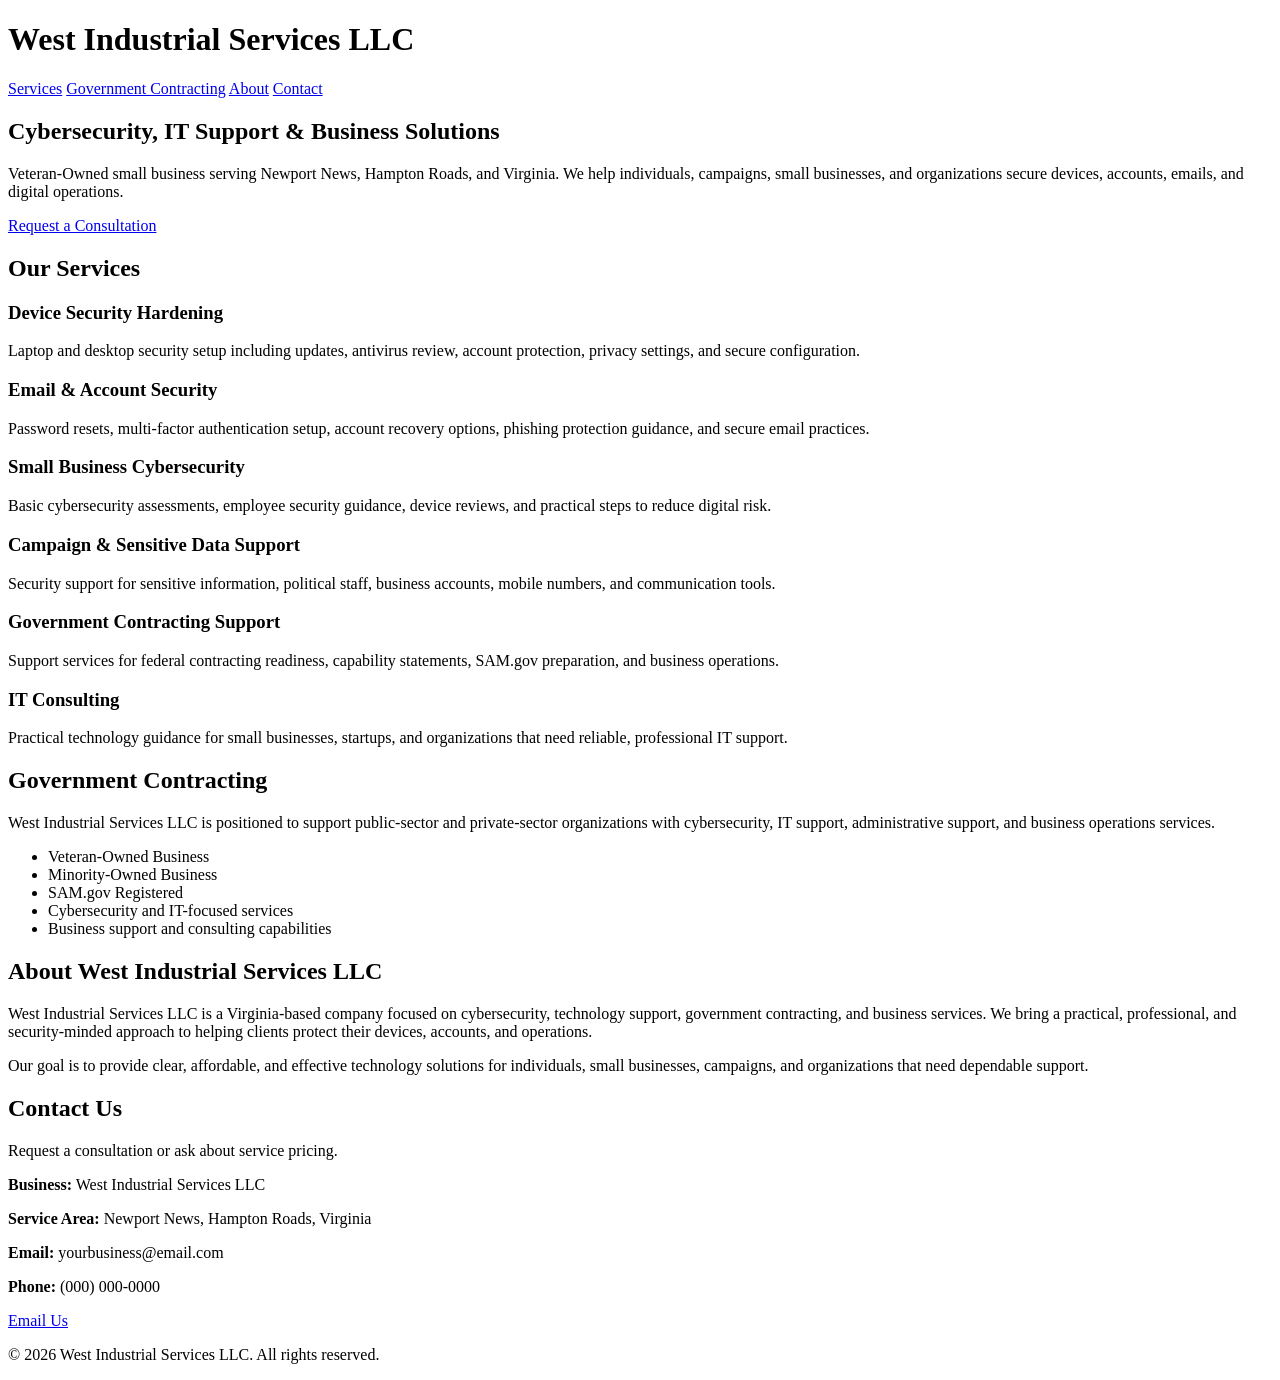
==== index.html @ 4559de4b "Create index.html" ====
<!DOCTYPE html>
<html lang="en">
<head>
  <meta charset="UTF-8" />
  <meta name="viewport" content="width=device-width, initial-scale=1.0" />

  <title>West Industrial Services LLC | Cybersecurity & IT Support in Virginia</title>

  <meta name="description" content="West Industrial Services LLC provides cybersecurity, IT support, device hardening, email security, MFA setup, and government contracting support in Hampton Roads, Virginia." />

  <meta name="keywords" content="cybersecurity Newport News VA, IT support Hampton Roads, veteran owned cybersecurity company, email security, laptop security, government contracting support, West Industrial Services LLC" />

  <meta name="author" content="West Industrial Services LLC" />

  <link rel="stylesheet" href="styles.css" />
</head>

<body>

  <header>
    <div class="container nav">
      <h1>West Industrial Services LLC</h1>
      <nav>
        <a href="#services">Services</a>
        <a href="#government">Government Contracting</a>
        <a href="#about">About</a>
        <a href="#contact">Contact</a>
      </nav>
    </div>
  </header>

  <section class="hero">
    <div class="container">
      <h2>Cybersecurity, IT Support & Business Solutions</h2>
      <p>
        Veteran-Owned small business serving Newport News, Hampton Roads, and Virginia.
        We help individuals, campaigns, small businesses, and organizations secure devices,
        accounts, emails, and digital operations.
      </p>
      <a class="button" href="#contact">Request a Consultation</a>
    </div>
  </section>

  <section id="services" class="section">
    <div class="container">
      <h2>Our Services</h2>

      <div class="cards">
        <div class="card">
          <h3>Device Security Hardening</h3>
          <p>
            Laptop and desktop security setup including updates, antivirus review,
            account protection, privacy settings, and secure configuration.
          </p>
        </div>

        <div class="card">
          <h3>Email & Account Security</h3>
          <p>
            Password resets, multi-factor authentication setup, account recovery options,
            phishing protection guidance, and secure email practices.
          </p>
        </div>

        <div class="card">
          <h3>Small Business Cybersecurity</h3>
          <p>
            Basic cybersecurity assessments, employee security guidance, device reviews,
            and practical steps to reduce digital risk.
          </p>
        </div>

        <div class="card">
          <h3>Campaign & Sensitive Data Support</h3>
          <p>
            Security support for sensitive information, political staff, business accounts,
            mobile numbers, and communication tools.
          </p>
        </div>

        <div class="card">
          <h3>Government Contracting Support</h3>
          <p>
            Support services for federal contracting readiness, capability statements,
            SAM.gov preparation, and business operations.
          </p>
        </div>

        <div class="card">
          <h3>IT Consulting</h3>
          <p>
            Practical technology guidance for small businesses, startups, and organizations
            that need reliable, professional IT support.
          </p>
        </div>
      </div>
    </div>
  </section>

  <section id="government" class="section dark">
    <div class="container">
      <h2>Government Contracting</h2>
      <p>
        West Industrial Services LLC is positioned to support public-sector and private-sector
        organizations with cybersecurity, IT support, administrative support, and business
        operations services.
      </p>

      <ul>
        <li>Veteran-Owned Business</li>
        <li>Minority-Owned Business</li>
        <li>SAM.gov Registered</li>
        <li>Cybersecurity and IT-focused services</li>
        <li>Business support and consulting capabilities</li>
      </ul>
    </div>
  </section>

  <section id="about" class="section">
    <div class="container">
      <h2>About West Industrial Services LLC</h2>
      <p>
        West Industrial Services LLC is a Virginia-based company focused on cybersecurity,
        technology support, government contracting, and business services. We bring a practical,
        professional, and security-minded approach to helping clients protect their devices,
        accounts, and operations.
      </p>

      <p>
        Our goal is to provide clear, affordable, and effective technology solutions for
        individuals, small businesses, campaigns, and organizations that need dependable support.
      </p>
    </div>
  </section>

  <section id="contact" class="section contact">
    <div class="container">
      <h2>Contact Us</h2>
      <p>Request a consultation or ask about service pricing.</p>

      <div class="contact-box">
        <p><strong>Business:</strong> West Industrial Services LLC</p>
        <p><strong>Service Area:</strong> Newport News, Hampton Roads, Virginia</p>
        <p><strong>Email:</strong> yourbusiness@email.com</p>
        <p><strong>Phone:</strong> (000) 000-0000</p>
      </div>

      <a class="button" href="mailto:yourbusiness@email.com">Email Us</a>
    </div>
  </section>

  <footer>
    <div class="container">
      <p>&copy; 2026 West Industrial Services LLC. All rights reserved.</p>
    </div>
  </footer>

</body>
</html>
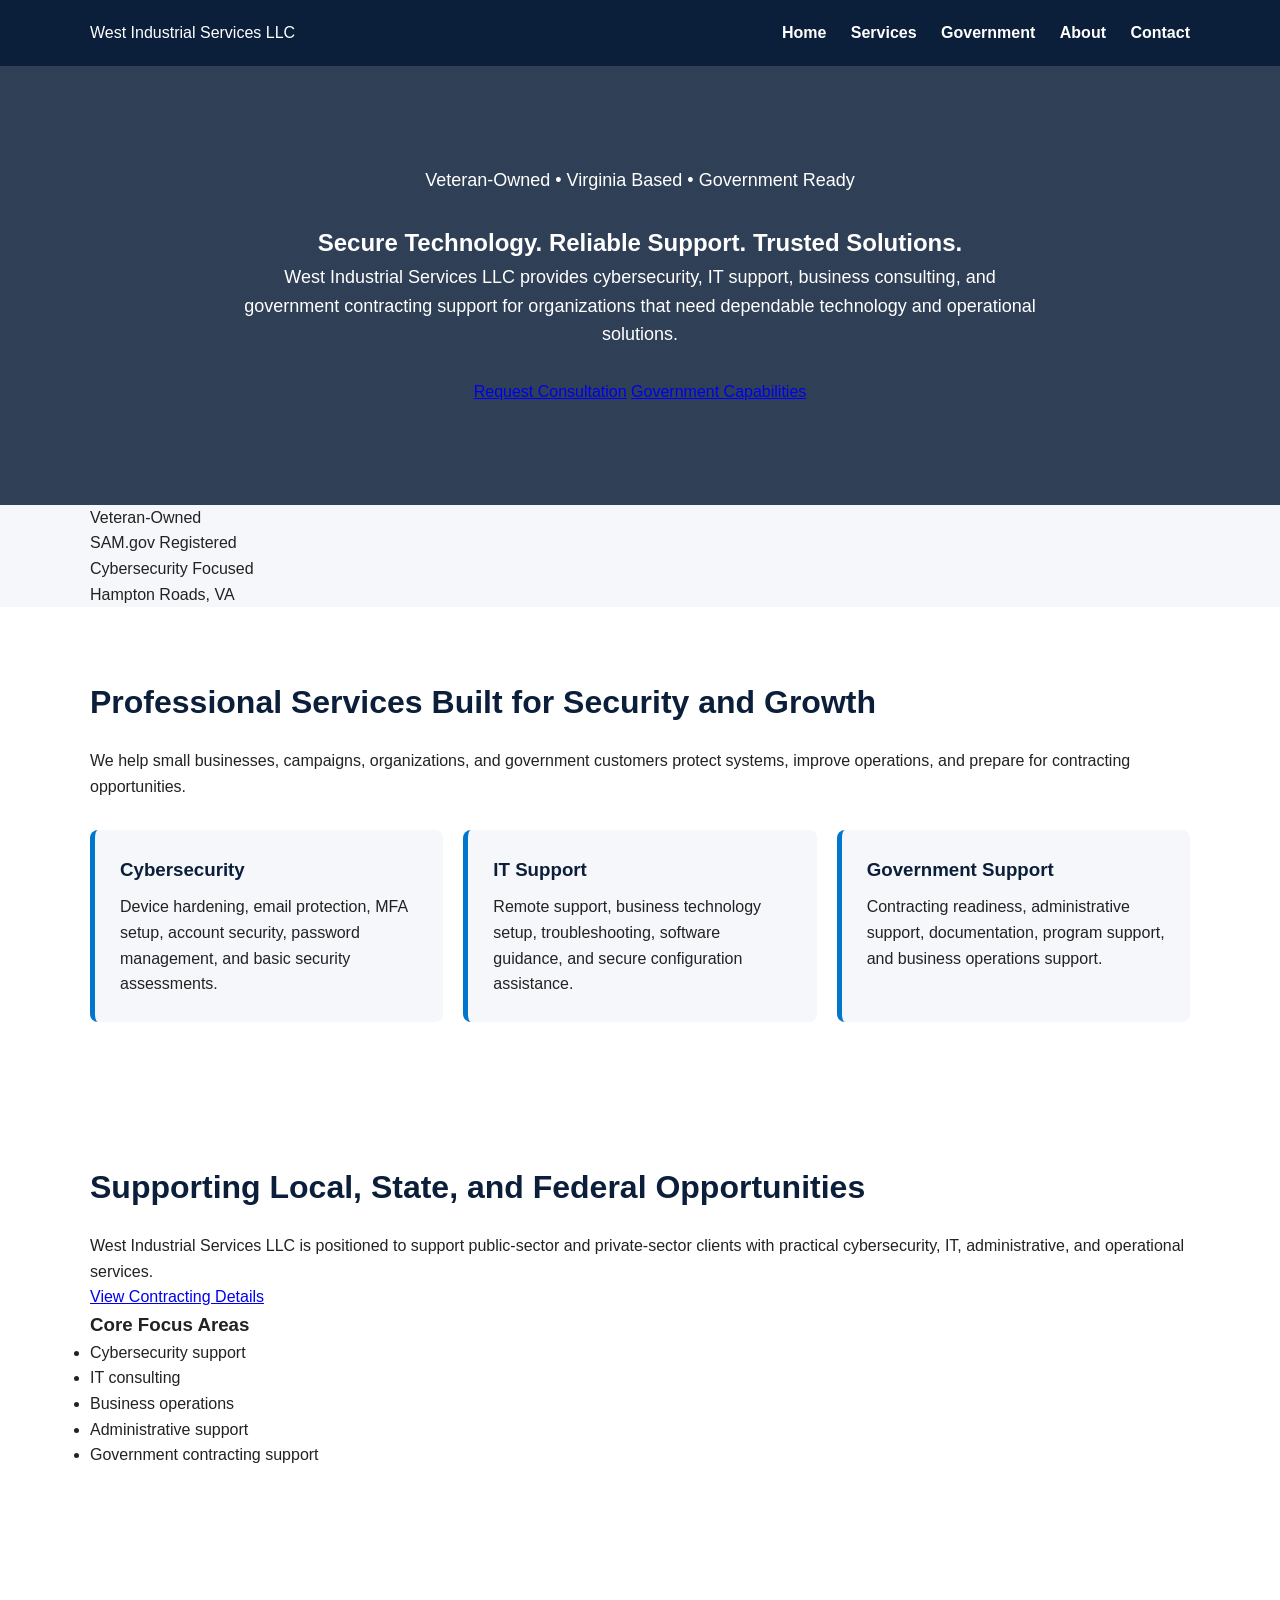
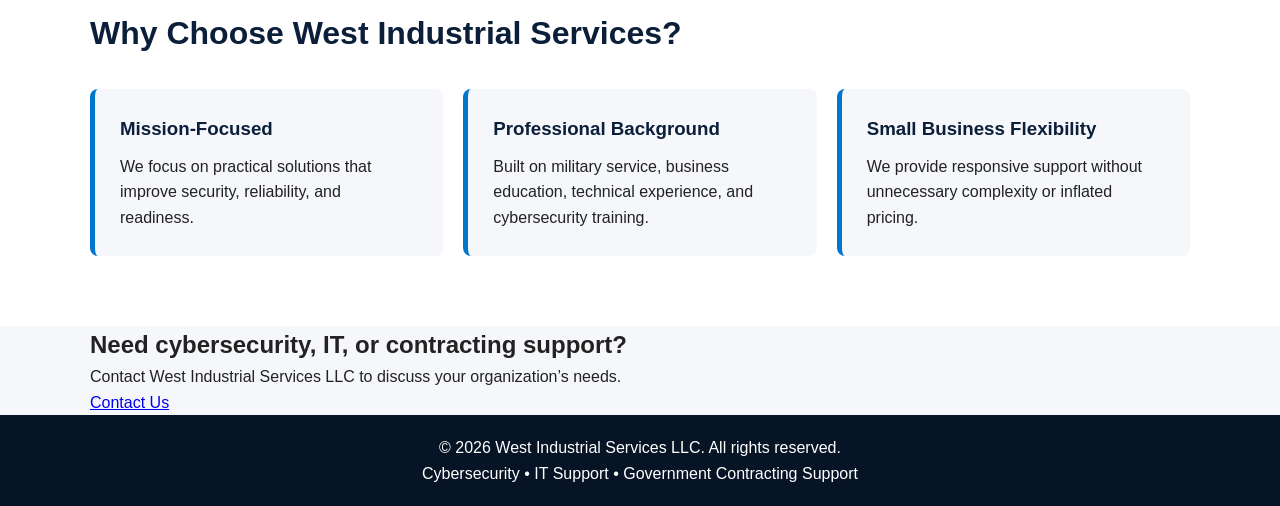
==== commit 4b091b4d: "Update index.html" ====
--- a/index.html
+++ b/index.html
@@ -4,156 +4,149 @@
   <meta charset="UTF-8" />
   <meta name="viewport" content="width=device-width, initial-scale=1.0" />
 
-  <title>West Industrial Services LLC | Cybersecurity & IT Support in Virginia</title>
-
-  <meta name="description" content="West Industrial Services LLC provides cybersecurity, IT support, device hardening, email security, MFA setup, and government contracting support in Hampton Roads, Virginia." />
-
-  <meta name="keywords" content="cybersecurity Newport News VA, IT support Hampton Roads, veteran owned cybersecurity company, email security, laptop security, government contracting support, West Industrial Services LLC" />
-
-  <meta name="author" content="West Industrial Services LLC" />
+  <title>West Industrial Services LLC | Cybersecurity & Government Support</title>
+  <meta name="description" content="West Industrial Services LLC provides cybersecurity, IT support, business consulting, and government contracting support in Virginia and beyond." />
 
   <link rel="stylesheet" href="styles.css" />
 </head>
 
 <body>
 
-  <header>
-    <div class="container nav">
-      <h1>West Industrial Services LLC</h1>
-      <nav>
-        <a href="#services">Services</a>
-        <a href="#government">Government Contracting</a>
-        <a href="#about">About</a>
-        <a href="#contact">Contact</a>
-      </nav>
+<header class="site-header">
+  <div class="container nav">
+    <div class="logo">West Industrial Services LLC</div>
+    <nav>
+      <a href="index.html">Home</a>
+      <a href="services.html">Services</a>
+      <a href="government.html">Government</a>
+      <a href="about.html">About</a>
+      <a href="contact.html">Contact</a>
+    </nav>
+  </div>
+</header>
+
+<section class="hero">
+  <div class="container hero-content">
+    <p class="badge">Veteran-Owned • Virginia Based • Government Ready</p>
+    <h1>Secure Technology. Reliable Support. Trusted Solutions.</h1>
+    <p>
+      West Industrial Services LLC provides cybersecurity, IT support, business consulting,
+      and government contracting support for organizations that need dependable technology
+      and operational solutions.
+    </p>
+    <div class="hero-buttons">
+      <a class="btn primary" href="contact.html">Request Consultation</a>
+      <a class="btn secondary" href="government.html">Government Capabilities</a>
     </div>
-  </header>
+  </div>
+</section>
 
-  <section class="hero">
-    <div class="container">
-      <h2>Cybersecurity, IT Support & Business Solutions</h2>
-      <p>
-        Veteran-Owned small business serving Newport News, Hampton Roads, and Virginia.
-        We help individuals, campaigns, small businesses, and organizations secure devices,
-        accounts, emails, and digital operations.
-      </p>
-      <a class="button" href="#contact">Request a Consultation</a>
-    </div>
-  </section>
+<section class="trust-bar">
+  <div class="container trust-grid">
+    <div>Veteran-Owned</div>
+    <div>SAM.gov Registered</div>
+    <div>Cybersecurity Focused</div>
+    <div>Hampton Roads, VA</div>
+  </div>
+</section>
 
-  <section id="services" class="section">
-    <div class="container">
-      <h2>Our Services</h2>
+<section class="section">
+  <div class="container">
+    <h2>Professional Services Built for Security and Growth</h2>
+    <p class="section-intro">
+      We help small businesses, campaigns, organizations, and government customers protect
+      systems, improve operations, and prepare for contracting opportunities.
+    </p>
 
-      <div class="cards">
-        <div class="card">
-          <h3>Device Security Hardening</h3>
-          <p>
-            Laptop and desktop security setup including updates, antivirus review,
-            account protection, privacy settings, and secure configuration.
-          </p>
-        </div>
+    <div class="cards">
+      <div class="card">
+        <h3>Cybersecurity</h3>
+        <p>
+          Device hardening, email protection, MFA setup, account security,
+          password management, and basic security assessments.
+        </p>
+      </div>
 
-        <div class="card">
-          <h3>Email & Account Security</h3>
-          <p>
-            Password resets, multi-factor authentication setup, account recovery options,
-            phishing protection guidance, and secure email practices.
-          </p>
-        </div>
+      <div class="card">
+        <h3>IT Support</h3>
+        <p>
+          Remote support, business technology setup, troubleshooting,
+          software guidance, and secure configuration assistance.
+        </p>
+      </div>
 
-        <div class="card">
-          <h3>Small Business Cybersecurity</h3>
-          <p>
-            Basic cybersecurity assessments, employee security guidance, device reviews,
-            and practical steps to reduce digital risk.
-          </p>
-        </div>
-
-        <div class="card">
-          <h3>Campaign & Sensitive Data Support</h3>
-          <p>
-            Security support for sensitive information, political staff, business accounts,
-            mobile numbers, and communication tools.
-          </p>
-        </div>
-
-        <div class="card">
-          <h3>Government Contracting Support</h3>
-          <p>
-            Support services for federal contracting readiness, capability statements,
-            SAM.gov preparation, and business operations.
-          </p>
-        </div>
-
-        <div class="card">
-          <h3>IT Consulting</h3>
-          <p>
-            Practical technology guidance for small businesses, startups, and organizations
-            that need reliable, professional IT support.
-          </p>
-        </div>
+      <div class="card">
+        <h3>Government Support</h3>
+        <p>
+          Contracting readiness, administrative support, documentation,
+          program support, and business operations support.
+        </p>
       </div>
     </div>
-  </section>
+  </div>
+</section>
 
-  <section id="government" class="section dark">
-    <div class="container">
-      <h2>Government Contracting</h2>
+<section class="section highlight">
+  <div class="container split">
+    <div>
+      <h2>Supporting Local, State, and Federal Opportunities</h2>
       <p>
         West Industrial Services LLC is positioned to support public-sector and private-sector
-        organizations with cybersecurity, IT support, administrative support, and business
-        operations services.
+        clients with practical cybersecurity, IT, administrative, and operational services.
       </p>
+      <a class="btn primary" href="government.html">View Contracting Details</a>
+    </div>
 
+    <div class="info-box">
+      <h3>Core Focus Areas</h3>
       <ul>
-        <li>Veteran-Owned Business</li>
-        <li>Minority-Owned Business</li>
-        <li>SAM.gov Registered</li>
-        <li>Cybersecurity and IT-focused services</li>
-        <li>Business support and consulting capabilities</li>
+        <li>Cybersecurity support</li>
+        <li>IT consulting</li>
+        <li>Business operations</li>
+        <li>Administrative support</li>
+        <li>Government contracting support</li>
       </ul>
     </div>
-  </section>
+  </div>
+</section>
 
-  <section id="about" class="section">
-    <div class="container">
-      <h2>About West Industrial Services LLC</h2>
-      <p>
-        West Industrial Services LLC is a Virginia-based company focused on cybersecurity,
-        technology support, government contracting, and business services. We bring a practical,
-        professional, and security-minded approach to helping clients protect their devices,
-        accounts, and operations.
-      </p>
+<section class="section">
+  <div class="container">
+    <h2>Why Choose West Industrial Services?</h2>
 
-      <p>
-        Our goal is to provide clear, affordable, and effective technology solutions for
-        individuals, small businesses, campaigns, and organizations that need dependable support.
-      </p>
-    </div>
-  </section>
-
-  <section id="contact" class="section contact">
-    <div class="container">
-      <h2>Contact Us</h2>
-      <p>Request a consultation or ask about service pricing.</p>
-
-      <div class="contact-box">
-        <p><strong>Business:</strong> West Industrial Services LLC</p>
-        <p><strong>Service Area:</strong> Newport News, Hampton Roads, Virginia</p>
-        <p><strong>Email:</strong> yourbusiness@email.com</p>
-        <p><strong>Phone:</strong> (000) 000-0000</p>
+    <div class="cards">
+      <div class="card">
+        <h3>Mission-Focused</h3>
+        <p>We focus on practical solutions that improve security, reliability, and readiness.</p>
       </div>
 
-      <a class="button" href="mailto:yourbusiness@email.com">Email Us</a>
+      <div class="card">
+        <h3>Professional Background</h3>
+        <p>Built on military service, business education, technical experience, and cybersecurity training.</p>
+      </div>
+
+      <div class="card">
+        <h3>Small Business Flexibility</h3>
+        <p>We provide responsive support without unnecessary complexity or inflated pricing.</p>
+      </div>
     </div>
-  </section>
+  </div>
+</section>
 
-  <footer>
-    <div class="container">
-      <p>&copy; 2026 West Industrial Services LLC. All rights reserved.</p>
-    </div>
-  </footer>
+<section class="cta">
+  <div class="container">
+    <h2>Need cybersecurity, IT, or contracting support?</h2>
+    <p>Contact West Industrial Services LLC to discuss your organization’s needs.</p>
+    <a class="btn gold" href="contact.html">Contact Us</a>
+  </div>
+</section>
+
+<footer>
+  <div class="container footer-content">
+    <p>&copy; 2026 West Industrial Services LLC. All rights reserved.</p>
+    <p>Cybersecurity • IT Support • Government Contracting Support</p>
+  </div>
+</footer>
 
 </body>
 </html>
--- a/styles.css
+++ b/styles.css
@@ -0,0 +1,165 @@
+* {
+  margin: 0;
+  padding: 0;
+  box-sizing: border-box;
+}
+
+body {
+  font-family: Arial, Helvetica, sans-serif;
+  line-height: 1.6;
+  color: #222;
+  background: #f5f7fa;
+}
+
+.container {
+  width: 90%;
+  max-width: 1100px;
+  margin: auto;
+}
+
+header {
+  background: #0b1f3a;
+  color: white;
+  padding: 20px 0;
+}
+
+.nav {
+  display: flex;
+  justify-content: space-between;
+  align-items: center;
+  flex-wrap: wrap;
+}
+
+header h1 {
+  font-size: 24px;
+}
+
+nav a {
+  color: white;
+  text-decoration: none;
+  margin-left: 20px;
+  font-weight: bold;
+}
+
+nav a:hover {
+  color: #4db8ff;
+}
+
+.hero {
+  background: linear-gradient(rgba(11,31,58,0.85), rgba(11,31,58,0.85)),
+              url("https://images.unsplash.com/photo-1550751827-4bd374c3f58b") center/cover no-repeat;
+  color: white;
+  padding: 100px 0;
+  text-align: center;
+}
+
+.hero h2 {
+  font-size: 42px;
+  margin-bottom: 20px;
+}
+
+.hero p {
+  font-size: 18px;
+  max-width: 800px;
+  margin: 0 auto 30px;
+}
+
+.button {
+  display: inline-block;
+  background: #0077cc;
+  color: white;
+  padding: 14px 24px;
+  text-decoration: none;
+  border-radius: 6px;
+  font-weight: bold;
+}
+
+.button:hover {
+  background: #005fa3;
+}
+
+.section {
+  padding: 70px 0;
+  background: white;
+}
+
+.section h2 {
+  font-size: 32px;
+  margin-bottom: 20px;
+  color: #0b1f3a;
+}
+
+.cards {
+  display: grid;
+  grid-template-columns: repeat(auto-fit, minmax(260px, 1fr));
+  gap: 20px;
+  margin-top: 30px;
+}
+
+.card {
+  background: #f5f7fa;
+  padding: 25px;
+  border-radius: 8px;
+  border-left: 5px solid #0077cc;
+}
+
+.card h3 {
+  margin-bottom: 10px;
+  color: #0b1f3a;
+}
+
+.dark {
+  background: #0b1f3a;
+  color: white;
+}
+
+.dark h2 {
+  color: white;
+}
+
+.dark ul {
+  margin-top: 20px;
+  padding-left: 20px;
+}
+
+.dark li {
+  margin-bottom: 10px;
+}
+
+.contact {
+  background: #eef3f8;
+}
+
+.contact-box {
+  background: white;
+  padding: 25px;
+  border-radius: 8px;
+  margin: 25px 0;
+}
+
+footer {
+  background: #071426;
+  color: white;
+  text-align: center;
+  padding: 20px 0;
+}
+
+@media (max-width: 700px) {
+  .nav {
+    flex-direction: column;
+    text-align: center;
+  }
+
+  nav {
+    margin-top: 15px;
+  }
+
+  nav a {
+    display: block;
+    margin: 10px 0;
+  }
+
+  .hero h2 {
+    font-size: 32px;
+  }
+}
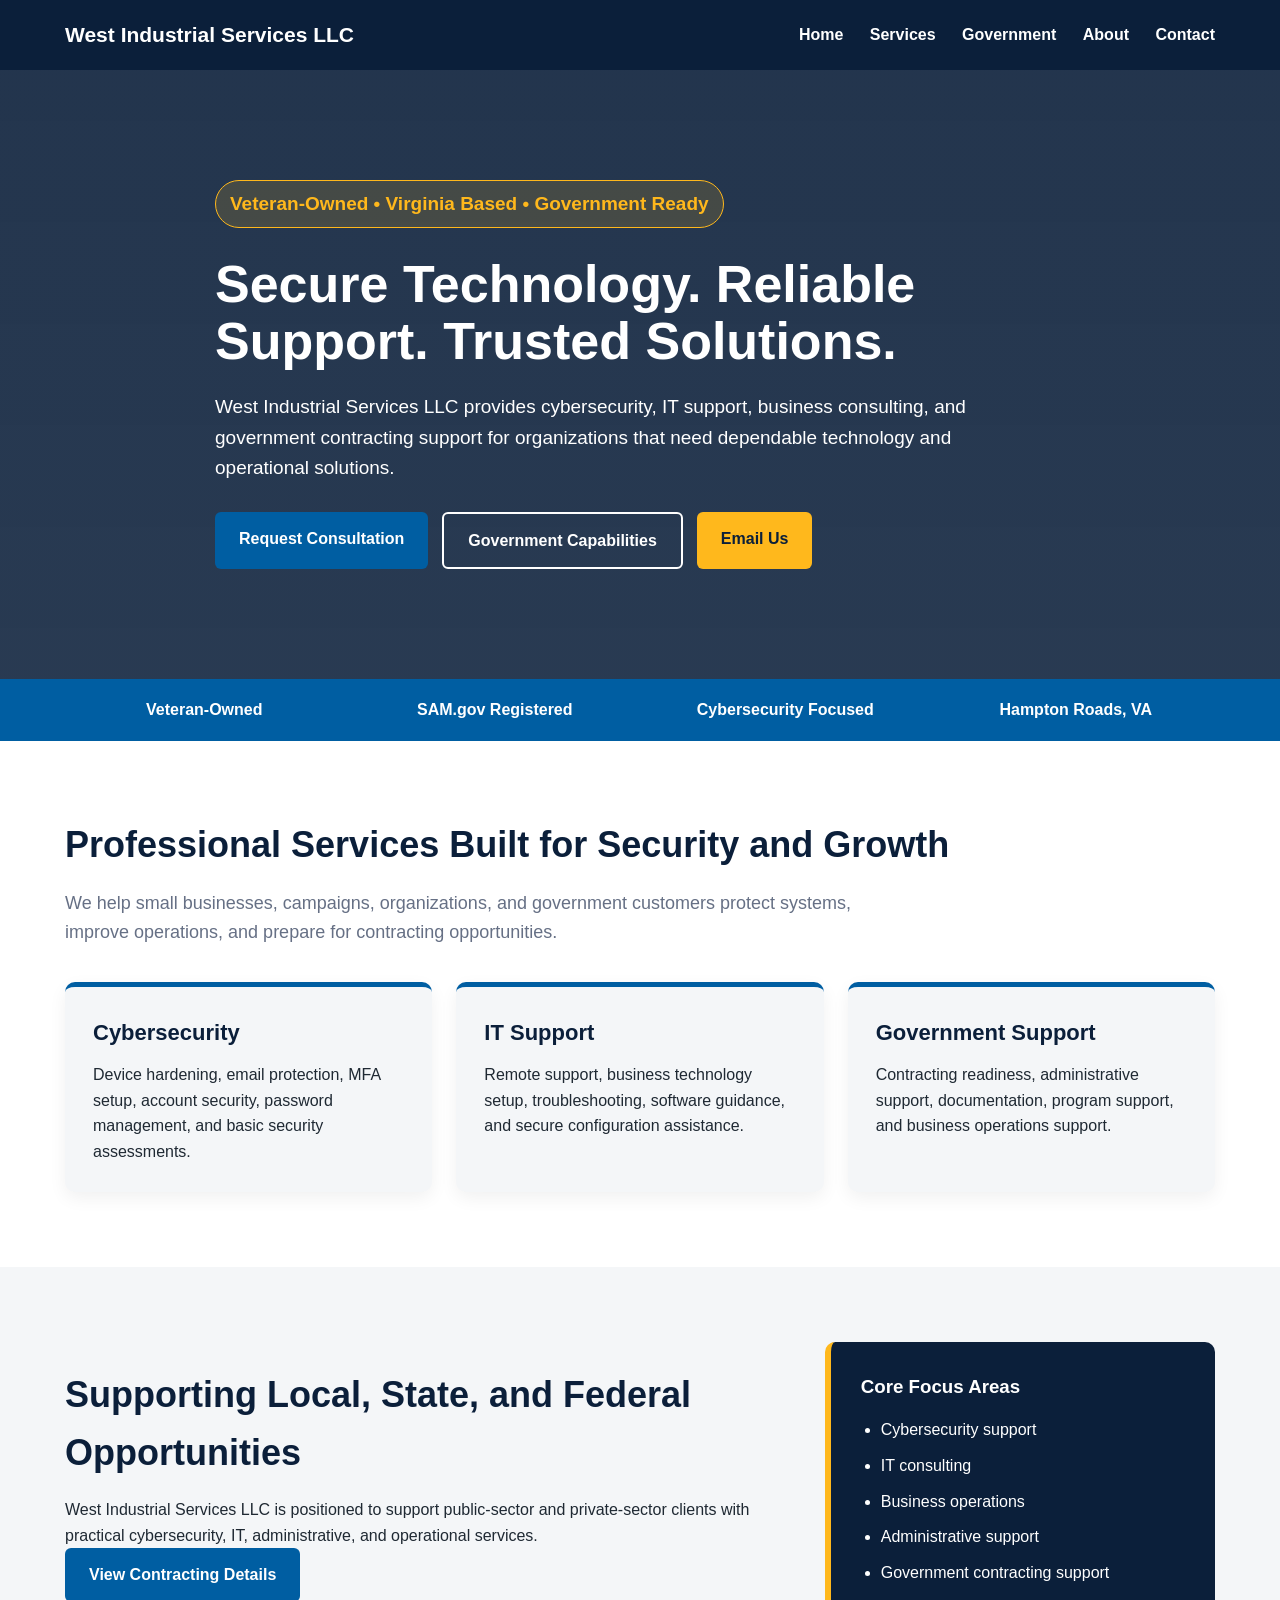
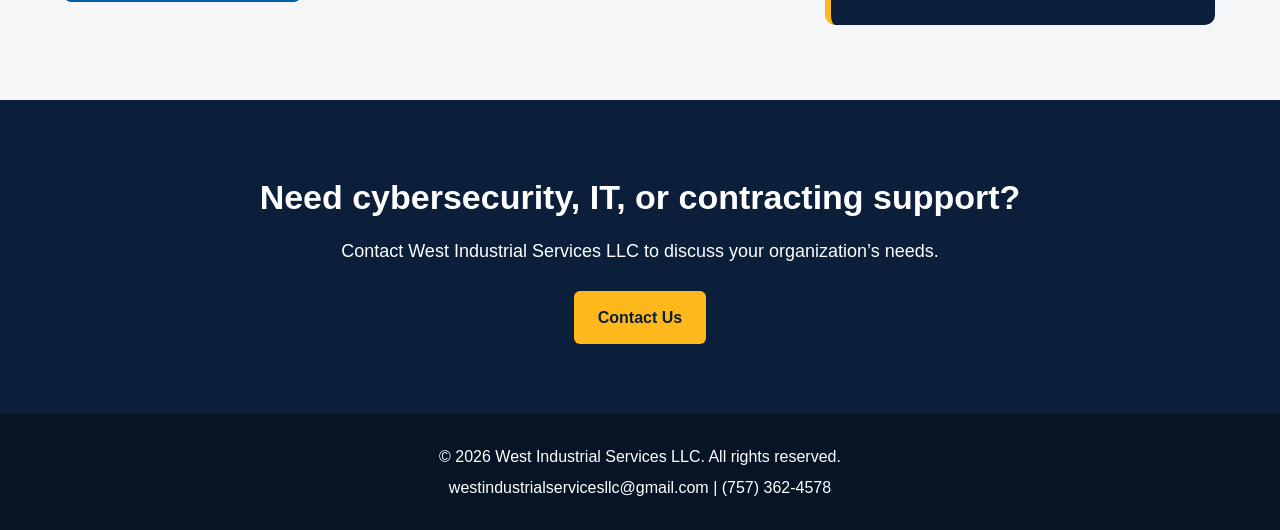
==== commit e8ff129d: "Add author and robots meta tags, update footer" ====
--- a/index.html
+++ b/index.html
@@ -6,6 +6,8 @@
 
   <title>West Industrial Services LLC | Cybersecurity & Government Support</title>
   <meta name="description" content="West Industrial Services LLC provides cybersecurity, IT support, business consulting, and government contracting support in Virginia and beyond." />
+  <meta name="author" content="West Industrial Services LLC" />
+  <meta name="robots" content="index, follow" />
 
   <link rel="stylesheet" href="styles.css" />
 </head>
@@ -37,6 +39,7 @@
     <div class="hero-buttons">
       <a class="btn primary" href="contact.html">Request Consultation</a>
       <a class="btn secondary" href="government.html">Government Capabilities</a>
+      <a class="btn gold" href="mailto:westindustrialservicesllc@gmail.com">Email Us</a>
     </div>
   </div>
 </section>
@@ -61,26 +64,17 @@
     <div class="cards">
       <div class="card">
         <h3>Cybersecurity</h3>
-        <p>
-          Device hardening, email protection, MFA setup, account security,
-          password management, and basic security assessments.
-        </p>
+        <p>Device hardening, email protection, MFA setup, account security, password management, and basic security assessments.</p>
       </div>
 
       <div class="card">
         <h3>IT Support</h3>
-        <p>
-          Remote support, business technology setup, troubleshooting,
-          software guidance, and secure configuration assistance.
-        </p>
+        <p>Remote support, business technology setup, troubleshooting, software guidance, and secure configuration assistance.</p>
       </div>
 
       <div class="card">
         <h3>Government Support</h3>
-        <p>
-          Contracting readiness, administrative support, documentation,
-          program support, and business operations support.
-        </p>
+        <p>Contracting readiness, administrative support, documentation, program support, and business operations support.</p>
       </div>
     </div>
   </div>
@@ -110,29 +104,6 @@
   </div>
 </section>
 
-<section class="section">
-  <div class="container">
-    <h2>Why Choose West Industrial Services?</h2>
-
-    <div class="cards">
-      <div class="card">
-        <h3>Mission-Focused</h3>
-        <p>We focus on practical solutions that improve security, reliability, and readiness.</p>
-      </div>
-
-      <div class="card">
-        <h3>Professional Background</h3>
-        <p>Built on military service, business education, technical experience, and cybersecurity training.</p>
-      </div>
-
-      <div class="card">
-        <h3>Small Business Flexibility</h3>
-        <p>We provide responsive support without unnecessary complexity or inflated pricing.</p>
-      </div>
-    </div>
-  </div>
-</section>
-
 <section class="cta">
   <div class="container">
     <h2>Need cybersecurity, IT, or contracting support?</h2>
@@ -144,7 +115,7 @@
 <footer>
   <div class="container footer-content">
     <p>&copy; 2026 West Industrial Services LLC. All rights reserved.</p>
-    <p>Cybersecurity • IT Support • Government Contracting Support</p>
+    <p>westindustrialservicesllc@gmail.com | (757) 362-4578</p>
   </div>
 </footer>
 
--- a/styles.css
+++ b/styles.css
@@ -4,23 +4,36 @@
   box-sizing: border-box;
 }
 
+:root {
+  --navy: #0b1f3a;
+  --blue: #005ea2;
+  --gold: #ffb81c;
+  --light: #f4f6f8;
+  --white: #ffffff;
+  --text: #1f2933;
+  --muted: #667085;
+}
+
 body {
   font-family: Arial, Helvetica, sans-serif;
   line-height: 1.6;
-  color: #222;
-  background: #f5f7fa;
+  color: var(--text);
+  background: var(--white);
 }
 
 .container {
   width: 90%;
-  max-width: 1100px;
+  max-width: 1150px;
   margin: auto;
 }
 
-header {
-  background: #0b1f3a;
-  color: white;
-  padding: 20px 0;
+.site-header {
+  background: var(--navy);
+  color: var(--white);
+  padding: 18px 0;
+  position: sticky;
+  top: 0;
+  z-index: 100;
 }
 
 .nav {
@@ -30,124 +43,258 @@
   flex-wrap: wrap;
 }
 
-header h1 {
-  font-size: 24px;
+.logo {
+  font-size: 21px;
+  font-weight: bold;
 }
 
 nav a {
-  color: white;
+  color: var(--white);
   text-decoration: none;
-  margin-left: 20px;
+  margin-left: 22px;
   font-weight: bold;
 }
 
 nav a:hover {
-  color: #4db8ff;
+  color: var(--gold);
 }
 
 .hero {
-  background: linear-gradient(rgba(11,31,58,0.85), rgba(11,31,58,0.85)),
-              url("https://images.unsplash.com/photo-1550751827-4bd374c3f58b") center/cover no-repeat;
-  color: white;
-  padding: 100px 0;
+  background:
+    linear-gradient(rgba(11, 31, 58, 0.9), rgba(11, 31, 58, 0.88)),
+    url("https://images.unsplash.com/photo-1558494949-ef010cbdcc31") center/cover no-repeat;
+  color: var(--white);
+  padding: 110px 0;
+}
+
+.hero-content {
+  max-width: 850px;
+}
+
+.badge {
+  display: inline-block;
+  background: rgba(255, 184, 28, 0.15);
+  border: 1px solid var(--gold);
+  color: var(--gold);
+  padding: 8px 14px;
+  border-radius: 30px;
+  font-weight: bold;
+  margin-bottom: 20px;
+}
+
+.hero h1 {
+  font-size: 52px;
+  line-height: 1.1;
+  margin-bottom: 22px;
+}
+
+.hero p {
+  font-size: 19px;
+  margin-bottom: 28px;
+  max-width: 760px;
+}
+
+.hero-buttons {
+  display: flex;
+  gap: 14px;
+  flex-wrap: wrap;
+}
+
+.btn {
+  display: inline-block;
+  padding: 14px 24px;
+  border-radius: 6px;
+  text-decoration: none;
+  font-weight: bold;
+}
+
+.primary {
+  background: var(--blue);
+  color: var(--white);
+}
+
+.primary:hover {
+  background: #004b82;
+}
+
+.secondary {
+  background: transparent;
+  border: 2px solid var(--white);
+  color: var(--white);
+}
+
+.secondary:hover {
+  background: var(--white);
+  color: var(--navy);
+}
+
+.gold {
+  background: var(--gold);
+  color: var(--navy);
+}
+
+.gold:hover {
+  background: #e5a300;
+}
+
+.trust-bar {
+  background: var(--blue);
+  color: var(--white);
+  padding: 18px 0;
+}
+
+.trust-grid {
+  display: grid;
+  grid-template-columns: repeat(4, 1fr);
   text-align: center;
-}
-
-.hero h2 {
-  font-size: 42px;
-  margin-bottom: 20px;
-}
-
-.hero p {
+  gap: 12px;
+  font-weight: bold;
+}
+
+.section {
+  padding: 75px 0;
+}
+
+.section h2 {
+  font-size: 36px;
+  color: var(--navy);
+  margin-bottom: 16px;
+}
+
+.section-intro {
+  color: var(--muted);
+  max-width: 850px;
+  margin-bottom: 35px;
   font-size: 18px;
-  max-width: 800px;
-  margin: 0 auto 30px;
-}
-
-.button {
-  display: inline-block;
-  background: #0077cc;
-  color: white;
-  padding: 14px 24px;
-  text-decoration: none;
-  border-radius: 6px;
-  font-weight: bold;
-}
-
-.button:hover {
-  background: #005fa3;
-}
-
-.section {
-  padding: 70px 0;
-  background: white;
-}
-
-.section h2 {
-  font-size: 32px;
-  margin-bottom: 20px;
-  color: #0b1f3a;
 }
 
 .cards {
   display: grid;
   grid-template-columns: repeat(auto-fit, minmax(260px, 1fr));
-  gap: 20px;
-  margin-top: 30px;
+  gap: 24px;
 }
 
 .card {
-  background: #f5f7fa;
-  padding: 25px;
-  border-radius: 8px;
-  border-left: 5px solid #0077cc;
+  background: var(--light);
+  border-top: 5px solid var(--blue);
+  border-radius: 10px;
+  padding: 28px;
+  box-shadow: 0 6px 18px rgba(0,0,0,0.06);
 }
 
 .card h3 {
+  color: var(--navy);
+  margin-bottom: 12px;
+  font-size: 22px;
+}
+
+.highlight {
+  background: var(--light);
+}
+
+.split {
+  display: grid;
+  grid-template-columns: 1.3fr 0.7fr;
+  gap: 35px;
+  align-items: center;
+}
+
+.info-box {
+  background: var(--navy);
+  color: var(--white);
+  padding: 30px;
+  border-radius: 10px;
+  border-left: 6px solid var(--gold);
+}
+
+.info-box h3 {
+  margin-bottom: 15px;
+}
+
+.info-box ul {
+  padding-left: 20px;
+}
+
+.info-box li {
   margin-bottom: 10px;
-  color: #0b1f3a;
-}
-
-.dark {
-  background: #0b1f3a;
-  color: white;
-}
-
-.dark h2 {
-  color: white;
-}
-
-.dark ul {
-  margin-top: 20px;
-  padding-left: 20px;
-}
-
-.dark li {
-  margin-bottom: 10px;
-}
-
-.contact {
-  background: #eef3f8;
-}
-
-.contact-box {
-  background: white;
-  padding: 25px;
-  border-radius: 8px;
-  margin: 25px 0;
+}
+
+.cta {
+  background: var(--navy);
+  color: var(--white);
+  text-align: center;
+  padding: 70px 0;
+}
+
+.cta h2 {
+  font-size: 34px;
+  margin-bottom: 12px;
+}
+
+.cta p {
+  margin-bottom: 25px;
+  font-size: 18px;
 }
 
 footer {
   background: #071426;
-  color: white;
+  color: var(--white);
+  padding: 25px 0;
   text-align: center;
-  padding: 20px 0;
-}
-
-@media (max-width: 700px) {
+}
+
+.footer-content p {
+  margin: 5px 0;
+}
+
+.page-hero {
+  background: var(--navy);
+  color: var(--white);
+  padding: 80px 0;
+}
+
+.page-hero h1 {
+  font-size: 44px;
+  margin-bottom: 15px;
+}
+
+.page-hero p {
+  font-size: 18px;
+  max-width: 760px;
+}
+
+.service-list {
+  display: grid;
+  gap: 22px;
+}
+
+.service-item {
+  background: var(--light);
+  padding: 28px;
+  border-left: 6px solid var(--blue);
+  border-radius: 8px;
+}
+
+.service-item h3 {
+  color: var(--navy);
+  margin-bottom: 10px;
+}
+
+.contact-box {
+  background: var(--light);
+  padding: 30px;
+  border-radius: 10px;
+  border-left: 6px solid var(--gold);
+}
+
+.contact-box p {
+  margin-bottom: 12px;
+}
+
+@media (max-width: 800px) {
   .nav {
     flex-direction: column;
-    text-align: center;
+    align-items: flex-start;
   }
 
   nav {
@@ -155,11 +302,37 @@
   }
 
   nav a {
-    display: block;
-    margin: 10px 0;
-  }
-
-  .hero h2 {
+    display: inline-block;
+    margin: 8px 14px 8px 0;
+  }
+
+  .hero h1 {
+    font-size: 38px;
+  }
+
+  .trust-grid {
+    grid-template-columns: 1fr 1fr;
+  }
+
+  .split {
+    grid-template-columns: 1fr;
+  }
+}
+
+@media (max-width: 500px) {
+  .hero {
+    padding: 80px 0;
+  }
+
+  .hero h1 {
     font-size: 32px;
   }
-}
+
+  .trust-grid {
+    grid-template-columns: 1fr;
+  }
+
+  .section h2 {
+    font-size: 30px;
+  }
+}
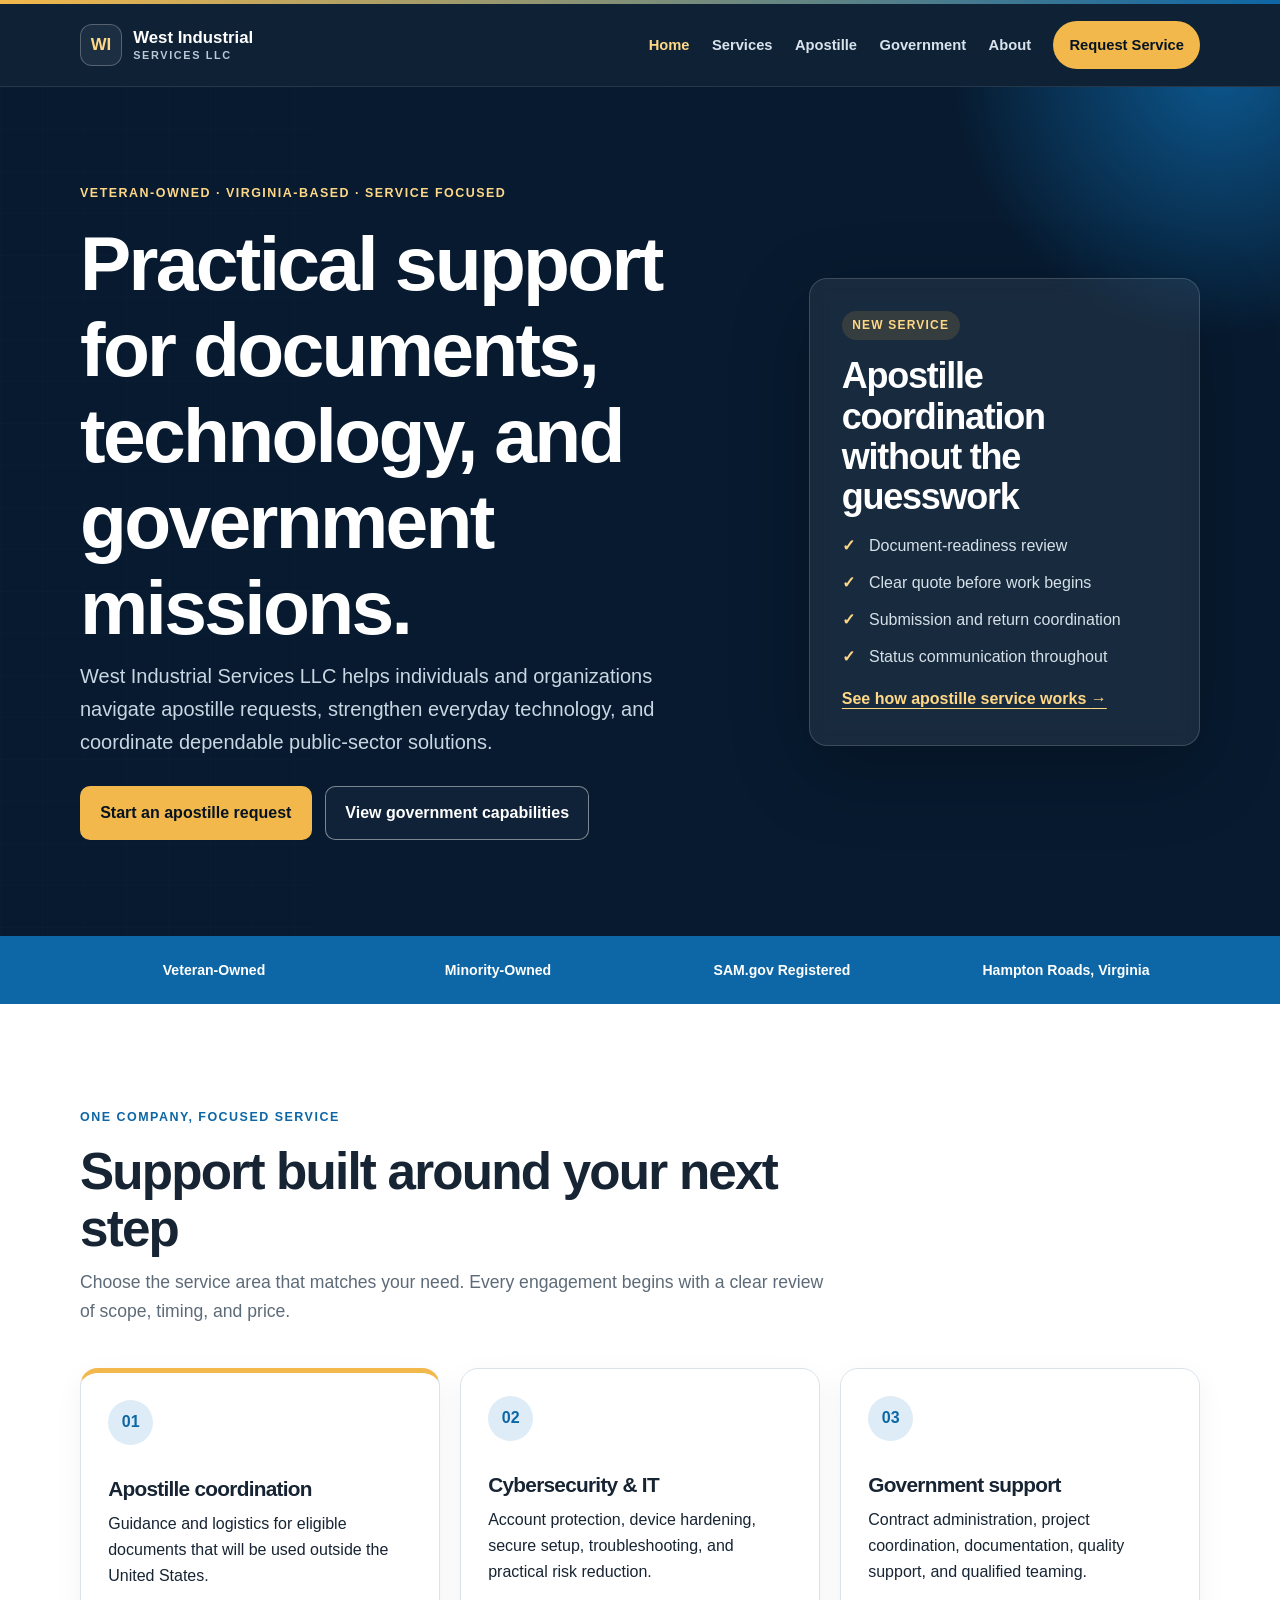
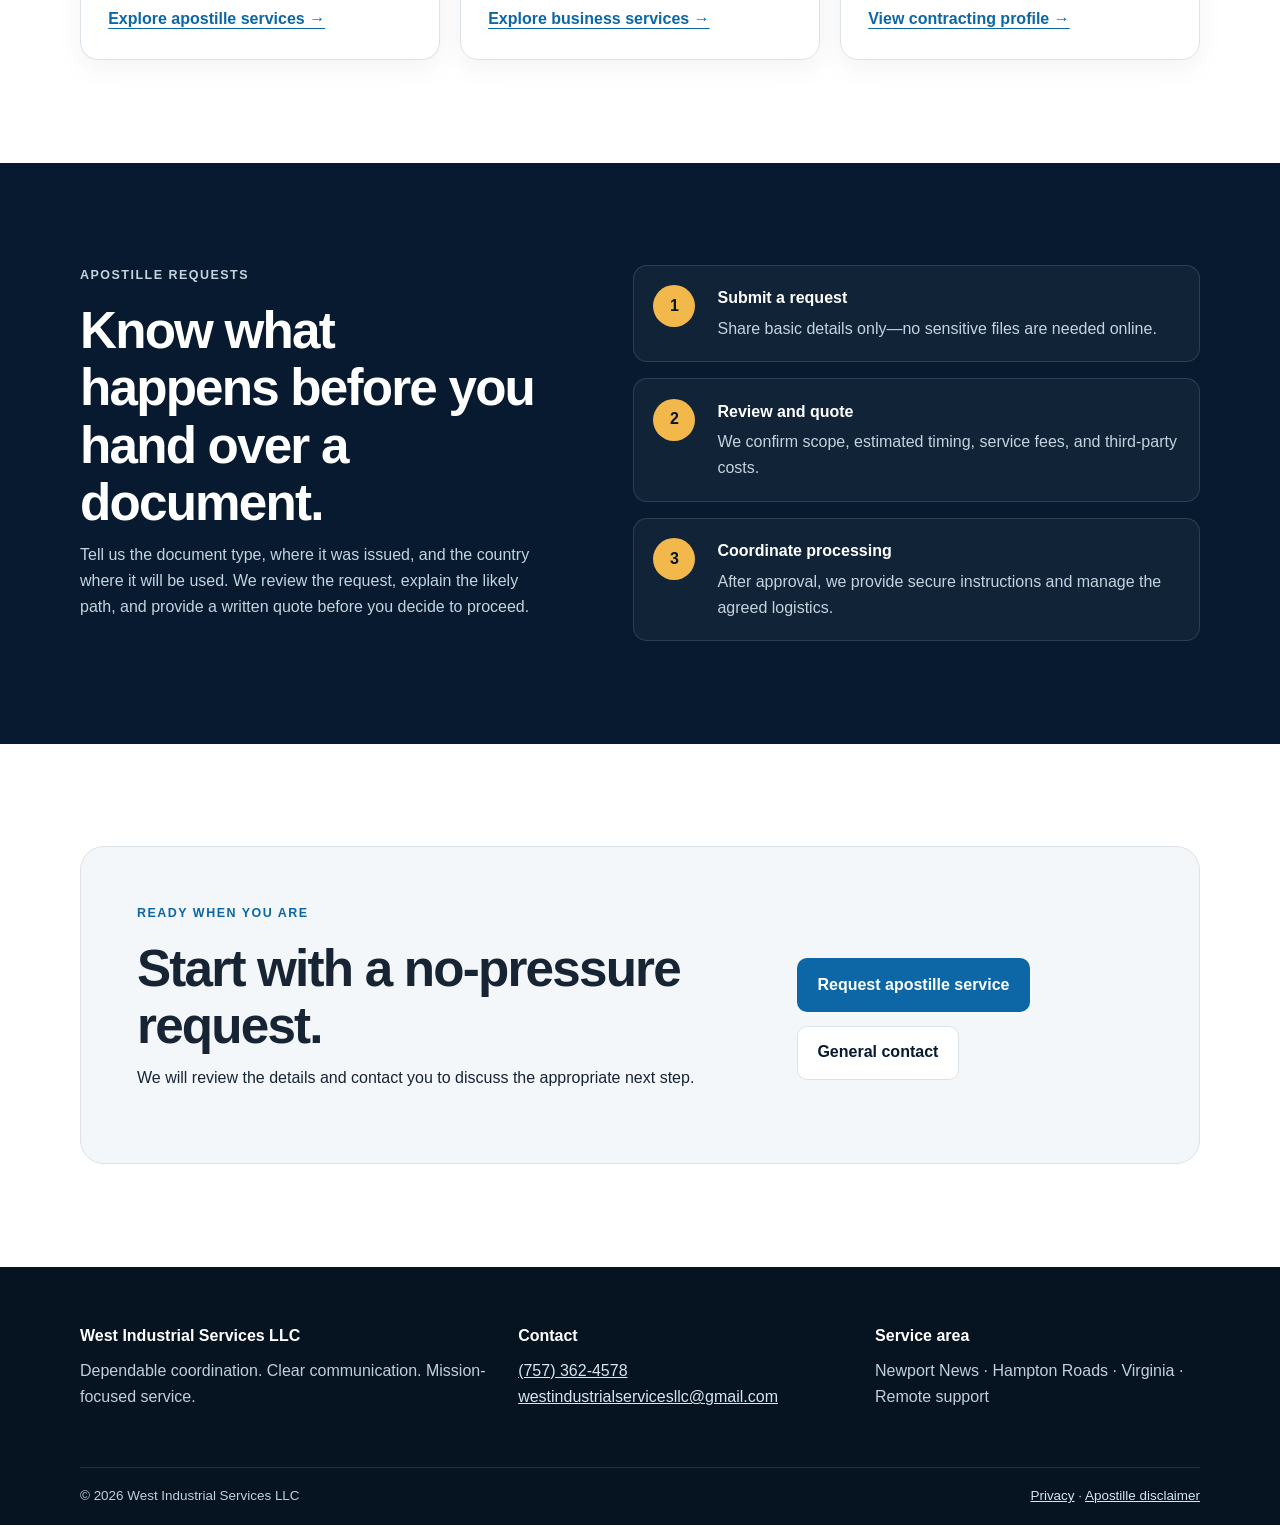
==== commit 40161e93: "Add apostille services and redesign website" ====
--- a/index.html
+++ b/index.html
@@ -1,123 +1,156 @@
-<!DOCTYPE html>
+<!doctype html>
 <html lang="en">
 <head>
-  <meta charset="UTF-8" />
-  <meta name="viewport" content="width=device-width, initial-scale=1.0" />
+  <meta charset="utf-8">
+  <meta name="viewport" content="width=device-width, initial-scale=1">
+  <title>West Industrial Services LLC | Apostille, Cybersecurity & Government Support</title>
+  <meta name="description" content="Virginia apostille coordination, cybersecurity, IT support, and government contracting services from West Industrial Services LLC in Hampton Roads.">
+  <meta name="author" content="West Industrial Services LLC">
+  <meta name="robots" content="index, follow, max-image-preview:large">
+  <link rel="canonical" href="https://spkhqxh6bs-dotcom.github.io/Westindustrialservicesllc/">
+  <meta property="og:type" content="website">
+  <meta property="og:title" content="West Industrial Services LLC">
+  <meta property="og:description" content="Apostille coordination, cybersecurity, IT support, and government-ready solutions in Virginia.">
+  <meta property="og:url" content="https://spkhqxh6bs-dotcom.github.io/Westindustrialservicesllc/">
+  <meta name="theme-color" content="#071a2f">
+  <link rel="stylesheet" href="styles.css">
+  <script defer src="script.js"></script>
+  <script type="application/ld+json">
+  {
+    "@context": "https://schema.org",
+    "@type": "ProfessionalService",
+    "name": "West Industrial Services LLC",
+    "url": "https://spkhqxh6bs-dotcom.github.io/Westindustrialservicesllc/",
+    "telephone": "+1-757-362-4578",
+    "email": "westindustrialservicesllc@gmail.com",
+    "areaServed": ["Newport News", "Hampton Roads", "Virginia"],
+    "founder": {"@type": "Person", "name": "Christopher West"},
+    "description": "Virginia-based veteran-owned small business providing apostille coordination, cybersecurity, IT support, and government contracting support."
+  }
+  </script>
+</head>
+<body>
+  <a class="skip-link" href="#main">Skip to content</a>
+  <header class="site-header">
+    <div class="container nav-wrap">
+      <a class="brand" href="index.html" aria-label="West Industrial Services home">
+        <span class="brand-mark" aria-hidden="true">WI</span>
+        <span>West Industrial <small>Services LLC</small></span>
+      </a>
+      <button class="menu-button" type="button" aria-expanded="false" aria-controls="site-nav">Menu</button>
+      <nav id="site-nav" class="site-nav" aria-label="Primary navigation">
+        <a class="active" href="index.html">Home</a>
+        <a href="services.html">Services</a>
+        <a href="apostille.html">Apostille</a>
+        <a href="government.html">Government</a>
+        <a href="about.html">About</a>
+        <a class="nav-cta" href="apostille-request.html">Request Service</a>
+      </nav>
+    </div>
+  </header>
 
-  <title>West Industrial Services LLC | Cybersecurity & Government Support</title>
-  <meta name="description" content="West Industrial Services LLC provides cybersecurity, IT support, business consulting, and government contracting support in Virginia and beyond." />
-  <meta name="author" content="West Industrial Services LLC" />
-  <meta name="robots" content="index, follow" />
+  <main id="main">
+    <section class="hero">
+      <div class="container hero-grid">
+        <div>
+          <p class="eyebrow">Veteran-owned · Virginia-based · Service focused</p>
+          <h1>Practical support for documents, technology, and government missions.</h1>
+          <p class="hero-lead">West Industrial Services LLC helps individuals and organizations navigate apostille requests, strengthen everyday technology, and coordinate dependable public-sector solutions.</p>
+          <div class="button-row">
+            <a class="button button-gold" href="apostille-request.html">Start an apostille request</a>
+            <a class="button button-outline" href="government.html">View government capabilities</a>
+          </div>
+        </div>
+        <aside class="hero-panel" aria-label="Apostille service overview">
+          <p class="panel-label">New service</p>
+          <h2>Apostille coordination without the guesswork</h2>
+          <ul class="check-list">
+            <li>Document-readiness review</li>
+            <li>Clear quote before work begins</li>
+            <li>Submission and return coordination</li>
+            <li>Status communication throughout</li>
+          </ul>
+          <a class="text-link" href="apostille.html">See how apostille service works <span aria-hidden="true">→</span></a>
+        </aside>
+      </div>
+    </section>
 
-  <link rel="stylesheet" href="styles.css" />
-</head>
+    <section class="trust-strip" aria-label="Business qualifications">
+      <div class="container trust-grid">
+        <span>Veteran-Owned</span>
+        <span>Minority-Owned</span>
+        <span>SAM.gov Registered</span>
+        <span>Hampton Roads, Virginia</span>
+      </div>
+    </section>
 
-<body>
+    <section class="section">
+      <div class="container">
+        <div class="section-heading">
+          <p class="eyebrow dark">One company, focused service</p>
+          <h2>Support built around your next step</h2>
+          <p>Choose the service area that matches your need. Every engagement begins with a clear review of scope, timing, and price.</p>
+        </div>
+        <div class="card-grid three">
+          <article class="service-card featured">
+            <span class="card-number">01</span>
+            <h3>Apostille coordination</h3>
+            <p>Guidance and logistics for eligible documents that will be used outside the United States.</p>
+            <a class="text-link" href="apostille.html">Explore apostille services →</a>
+          </article>
+          <article class="service-card">
+            <span class="card-number">02</span>
+            <h3>Cybersecurity & IT</h3>
+            <p>Account protection, device hardening, secure setup, troubleshooting, and practical risk reduction.</p>
+            <a class="text-link" href="services.html">Explore business services →</a>
+          </article>
+          <article class="service-card">
+            <span class="card-number">03</span>
+            <h3>Government support</h3>
+            <p>Contract administration, project coordination, documentation, quality support, and qualified teaming.</p>
+            <a class="text-link" href="government.html">View contracting profile →</a>
+          </article>
+        </div>
+      </div>
+    </section>
 
-<header class="site-header">
-  <div class="container nav">
-    <div class="logo">West Industrial Services LLC</div>
-    <nav>
-      <a href="index.html">Home</a>
-      <a href="services.html">Services</a>
-      <a href="government.html">Government</a>
-      <a href="about.html">About</a>
-      <a href="contact.html">Contact</a>
-    </nav>
-  </div>
-</header>
+    <section class="section section-navy">
+      <div class="container split-content">
+        <div>
+          <p class="eyebrow">Apostille requests</p>
+          <h2>Know what happens before you hand over a document.</h2>
+          <p>Tell us the document type, where it was issued, and the country where it will be used. We review the request, explain the likely path, and provide a written quote before you decide to proceed.</p>
+        </div>
+        <ol class="process-list">
+          <li><span>1</span><div><strong>Submit a request</strong><p>Share basic details only—no sensitive files are needed online.</p></div></li>
+          <li><span>2</span><div><strong>Review and quote</strong><p>We confirm scope, estimated timing, service fees, and third-party costs.</p></div></li>
+          <li><span>3</span><div><strong>Coordinate processing</strong><p>After approval, we provide secure instructions and manage the agreed logistics.</p></div></li>
+        </ol>
+      </div>
+    </section>
 
-<section class="hero">
-  <div class="container hero-content">
-    <p class="badge">Veteran-Owned • Virginia Based • Government Ready</p>
-    <h1>Secure Technology. Reliable Support. Trusted Solutions.</h1>
-    <p>
-      West Industrial Services LLC provides cybersecurity, IT support, business consulting,
-      and government contracting support for organizations that need dependable technology
-      and operational solutions.
-    </p>
-    <div class="hero-buttons">
-      <a class="btn primary" href="contact.html">Request Consultation</a>
-      <a class="btn secondary" href="government.html">Government Capabilities</a>
-      <a class="btn gold" href="mailto:westindustrialservicesllc@gmail.com">Email Us</a>
+    <section class="section">
+      <div class="container cta-panel">
+        <div>
+          <p class="eyebrow dark">Ready when you are</p>
+          <h2>Start with a no-pressure request.</h2>
+          <p>We will review the details and contact you to discuss the appropriate next step.</p>
+        </div>
+        <div class="button-row">
+          <a class="button button-primary" href="apostille-request.html">Request apostille service</a>
+          <a class="button button-light" href="contact.html">General contact</a>
+        </div>
+      </div>
+    </section>
+  </main>
+
+  <footer class="site-footer">
+    <div class="container footer-grid">
+      <div><strong>West Industrial Services LLC</strong><p>Dependable coordination. Clear communication. Mission-focused service.</p></div>
+      <div><strong>Contact</strong><p><a href="tel:+17573624578">(757) 362-4578</a><br><a href="mailto:westindustrialservicesllc@gmail.com">westindustrialservicesllc@gmail.com</a></p></div>
+      <div><strong>Service area</strong><p>Newport News · Hampton Roads · Virginia · Remote support</p></div>
     </div>
-  </div>
-</section>
-
-<section class="trust-bar">
-  <div class="container trust-grid">
-    <div>Veteran-Owned</div>
-    <div>SAM.gov Registered</div>
-    <div>Cybersecurity Focused</div>
-    <div>Hampton Roads, VA</div>
-  </div>
-</section>
-
-<section class="section">
-  <div class="container">
-    <h2>Professional Services Built for Security and Growth</h2>
-    <p class="section-intro">
-      We help small businesses, campaigns, organizations, and government customers protect
-      systems, improve operations, and prepare for contracting opportunities.
-    </p>
-
-    <div class="cards">
-      <div class="card">
-        <h3>Cybersecurity</h3>
-        <p>Device hardening, email protection, MFA setup, account security, password management, and basic security assessments.</p>
-      </div>
-
-      <div class="card">
-        <h3>IT Support</h3>
-        <p>Remote support, business technology setup, troubleshooting, software guidance, and secure configuration assistance.</p>
-      </div>
-
-      <div class="card">
-        <h3>Government Support</h3>
-        <p>Contracting readiness, administrative support, documentation, program support, and business operations support.</p>
-      </div>
-    </div>
-  </div>
-</section>
-
-<section class="section highlight">
-  <div class="container split">
-    <div>
-      <h2>Supporting Local, State, and Federal Opportunities</h2>
-      <p>
-        West Industrial Services LLC is positioned to support public-sector and private-sector
-        clients with practical cybersecurity, IT, administrative, and operational services.
-      </p>
-      <a class="btn primary" href="government.html">View Contracting Details</a>
-    </div>
-
-    <div class="info-box">
-      <h3>Core Focus Areas</h3>
-      <ul>
-        <li>Cybersecurity support</li>
-        <li>IT consulting</li>
-        <li>Business operations</li>
-        <li>Administrative support</li>
-        <li>Government contracting support</li>
-      </ul>
-    </div>
-  </div>
-</section>
-
-<section class="cta">
-  <div class="container">
-    <h2>Need cybersecurity, IT, or contracting support?</h2>
-    <p>Contact West Industrial Services LLC to discuss your organization’s needs.</p>
-    <a class="btn gold" href="contact.html">Contact Us</a>
-  </div>
-</section>
-
-<footer>
-  <div class="container footer-content">
-    <p>&copy; 2026 West Industrial Services LLC. All rights reserved.</p>
-    <p>westindustrialservicesllc@gmail.com | (757) 362-4578</p>
-  </div>
-</footer>
-
+    <div class="container footer-bottom"><span>© 2026 West Industrial Services LLC</span><span><a href="privacy.html">Privacy</a> · <a href="apostille.html#disclaimer">Apostille disclaimer</a></span></div>
+  </footer>
 </body>
 </html>
--- a/styles.css
+++ b/styles.css
@@ -1,338 +1,170 @@
-* {
-  margin: 0;
-  padding: 0;
-  box-sizing: border-box;
+:root {
+  --navy-950: #061321;
+  --navy-900: #071a2f;
+  --navy-800: #0c2945;
+  --blue-600: #0d66a5;
+  --blue-100: #ddecf6;
+  --gold-500: #f2b84b;
+  --gold-300: #ffd887;
+  --ink: #172433;
+  --muted: #5d6b78;
+  --line: #dbe3e9;
+  --mist: #f4f7f9;
+  --white: #fff;
+  --success: #176b4a;
+  --shadow: 0 18px 45px rgba(6, 19, 33, .10);
+  --radius: 18px;
 }
 
-:root {
-  --navy: #0b1f3a;
-  --blue: #005ea2;
-  --gold: #ffb81c;
-  --light: #f4f6f8;
-  --white: #ffffff;
-  --text: #1f2933;
-  --muted: #667085;
+* { box-sizing: border-box; }
+html { scroll-behavior: smooth; }
+body { margin: 0; color: var(--ink); background: var(--white); font: 400 1rem/1.65 ui-sans-serif, -apple-system, BlinkMacSystemFont, "Segoe UI", Arial, sans-serif; }
+body::before { content: ""; display: block; height: 4px; background: linear-gradient(90deg, var(--gold-500), var(--blue-600)); }
+h1, h2, h3 { margin: 0 0 .65rem; font-family: ui-sans-serif, -apple-system, BlinkMacSystemFont, "Segoe UI", Arial, sans-serif; font-weight: 800; line-height: 1.12; letter-spacing: -.035em; }
+h1 { font-size: clamp(2.65rem, 6vw, 5.25rem); }
+h2 { font-size: clamp(2rem, 4vw, 3.35rem); }
+h3 { font-size: 1.3rem; }
+p { margin: 0 0 1rem; }
+a { color: inherit; }
+button, input, select, textarea { font: inherit; }
+.container { width: min(1120px, calc(100% - 40px)); margin-inline: auto; }
+.skip-link { position: fixed; left: 1rem; top: -5rem; z-index: 1000; padding: .75rem 1rem; background: var(--gold-500); color: var(--navy-950); font-weight: 700; }
+.skip-link:focus { top: 1rem; }
+
+.site-header { position: sticky; top: 0; z-index: 100; background: rgba(7, 26, 47, .97); color: var(--white); border-bottom: 1px solid rgba(255,255,255,.1); backdrop-filter: blur(12px); }
+.nav-wrap { min-height: 82px; display: flex; align-items: center; justify-content: space-between; gap: 2rem; }
+.brand { display: inline-flex; align-items: center; gap: .7rem; color: var(--white); text-decoration: none; font: 700 1.05rem/1.05 ui-sans-serif, -apple-system, BlinkMacSystemFont, "Segoe UI", sans-serif; }
+.brand small { display: block; margin-top: .25rem; color: #b8c9d8; font: 600 .68rem/1 ui-sans-serif, -apple-system, BlinkMacSystemFont, "Segoe UI", sans-serif; letter-spacing: .15em; text-transform: uppercase; }
+.brand-mark { width: 42px; height: 42px; display: grid; place-items: center; border: 1px solid rgba(255,255,255,.25); border-radius: 12px; color: var(--gold-300); background: rgba(255,255,255,.06); }
+.site-nav { display: flex; align-items: center; gap: 1.4rem; }
+.site-nav a { color: #d9e3ec; text-decoration: none; font-weight: 600; font-size: .92rem; }
+.site-nav a:hover, .site-nav a:focus-visible, .site-nav a.active { color: var(--gold-300); }
+.site-nav .nav-cta { padding: .72rem 1rem; border-radius: 999px; color: var(--navy-950); background: var(--gold-500); }
+.site-nav .nav-cta:hover, .site-nav .nav-cta:focus-visible { color: var(--navy-950); background: var(--gold-300); }
+.menu-button { display: none; padding: .6rem .85rem; border: 1px solid rgba(255,255,255,.35); border-radius: 9px; color: var(--white); background: transparent; font-weight: 700; }
+
+.hero { overflow: hidden; position: relative; color: var(--white); background: var(--navy-900); }
+.hero::before { content: ""; position: absolute; inset: 0; opacity: .28; background-image: linear-gradient(rgba(255,255,255,.045) 1px, transparent 1px), linear-gradient(90deg, rgba(255,255,255,.045) 1px, transparent 1px); background-size: 42px 42px; mask-image: linear-gradient(to right, black, transparent 76%); }
+.hero::after { content: ""; position: absolute; width: 560px; height: 560px; right: -220px; top: -300px; border-radius: 50%; background: radial-gradient(circle, rgba(13,102,165,.8), transparent 68%); }
+.hero-grid { position: relative; z-index: 1; min-height: 680px; display: grid; grid-template-columns: 1.25fr .75fr; align-items: center; gap: clamp(2rem, 6vw, 5rem); padding-block: 6rem; }
+.hero h1 { max-width: 850px; }
+.hero-lead { max-width: 760px; color: #c9d7e3; font-size: clamp(1.05rem, 2vw, 1.25rem); }
+.eyebrow { margin-bottom: 1rem; color: var(--gold-300); font-weight: 700; letter-spacing: .12em; text-transform: uppercase; font-size: .78rem; }
+.eyebrow.dark { color: var(--blue-600); }
+.button-row { display: flex; flex-wrap: wrap; gap: .85rem; align-items: center; margin-top: 1.7rem; }
+.button { display: inline-flex; justify-content: center; align-items: center; min-height: 50px; padding: .8rem 1.2rem; border: 1px solid transparent; border-radius: 10px; text-decoration: none; font-weight: 700; transition: transform .18s ease, background .18s ease; }
+.button:hover { transform: translateY(-2px); }
+.button-gold { color: var(--navy-950); background: var(--gold-500); }
+.button-outline { color: var(--white); border-color: rgba(255,255,255,.45); background: rgba(255,255,255,.04); }
+.button-primary { color: var(--white); background: var(--blue-600); }
+.button-light { color: var(--navy-900); border-color: var(--line); background: var(--white); }
+.hero-panel { padding: 2rem; border: 1px solid rgba(255,255,255,.16); border-radius: var(--radius); background: rgba(255,255,255,.07); box-shadow: 0 24px 80px rgba(0,0,0,.22); backdrop-filter: blur(10px); }
+.hero-panel h2 { font-size: clamp(1.65rem, 3vw, 2.25rem); }
+.panel-label { display: inline-block; margin-bottom: 1rem; padding: .3rem .65rem; border-radius: 999px; color: var(--gold-300); background: rgba(242,184,75,.14); font-weight: 700; font-size: .75rem; text-transform: uppercase; letter-spacing: .1em; }
+.check-list { display: grid; gap: .65rem; padding: 0; list-style: none; }
+.check-list li { position: relative; padding-left: 1.7rem; color: #d6e1e9; }
+.check-list li::before { content: "✓"; position: absolute; left: 0; color: var(--gold-300); font-weight: 800; }
+.text-link { color: var(--blue-600); font-weight: 700; text-decoration-thickness: 1px; text-underline-offset: 4px; }
+.hero .text-link, .section-navy .text-link { color: var(--gold-300); }
+
+.trust-strip { background: var(--blue-600); color: var(--white); }
+.trust-grid { min-height: 68px; display: grid; grid-template-columns: repeat(4, 1fr); align-items: center; gap: 1rem; text-align: center; font-size: .88rem; font-weight: 700; }
+.section { padding-block: clamp(4.5rem, 8vw, 7rem); }
+.section-heading { max-width: 760px; margin-bottom: 2.6rem; }
+.section-heading > p:last-child { color: var(--muted); font-size: 1.1rem; }
+.card-grid { display: grid; gap: 1.25rem; }
+.card-grid.three { grid-template-columns: repeat(3, 1fr); }
+.service-card { min-height: 280px; display: flex; flex-direction: column; padding: 1.7rem; border: 1px solid var(--line); border-radius: var(--radius); background: var(--white); box-shadow: 0 8px 28px rgba(6,19,33,.05); }
+.service-card.featured { border-top: 5px solid var(--gold-500); }
+.service-card .text-link { margin-top: auto; }
+.card-number { width: 45px; height: 45px; display: grid; place-items: center; margin-bottom: 2rem; border-radius: 50%; color: var(--blue-600); background: var(--blue-100); font-weight: 800; }
+.section-navy { color: var(--white); background: var(--navy-900); }
+.section-navy p { color: #c5d3df; }
+.split-content { display: grid; grid-template-columns: .9fr 1.1fr; gap: clamp(2rem, 7vw, 6rem); align-items: start; }
+.process-list { display: grid; gap: 1rem; margin: 0; padding: 0; list-style: none; }
+.process-list li { display: grid; grid-template-columns: 48px 1fr; gap: 1rem; padding: 1.2rem; border: 1px solid rgba(255,255,255,.12); border-radius: 14px; background: rgba(255,255,255,.045); }
+.process-list li > span { width: 42px; height: 42px; display: grid; place-items: center; border-radius: 50%; color: var(--navy-950); background: var(--gold-500); font-weight: 800; }
+.process-list p { margin: .25rem 0 0; }
+.cta-panel { display: flex; justify-content: space-between; gap: 2rem; align-items: center; padding: clamp(1.8rem, 5vw, 3.5rem); border: 1px solid var(--line); border-radius: 24px; background: var(--mist); }
+.cta-panel > div:first-child { max-width: 660px; }
+
+.page-hero { color: var(--white); background: linear-gradient(135deg, var(--navy-900), var(--navy-800)); }
+.page-hero .container { min-height: 360px; display: flex; flex-direction: column; justify-content: center; padding-block: 4rem; }
+.page-hero h1 { max-width: 900px; font-size: clamp(2.6rem, 5vw, 4.4rem); }
+.page-hero p { max-width: 760px; color: #c9d7e3; font-size: 1.12rem; }
+.breadcrumb { margin-bottom: 1.1rem; color: #aac0d1; font-size: .85rem; }
+.breadcrumb a { color: var(--gold-300); }
+.content-grid { display: grid; grid-template-columns: minmax(0, 1fr) 340px; gap: 3rem; align-items: start; }
+.content-stack { display: grid; gap: 2rem; }
+.content-card { padding: 1.7rem; border: 1px solid var(--line); border-radius: var(--radius); background: var(--white); }
+.content-card h2 { font-size: 1.8rem; }
+.content-card ul { margin-bottom: 0; }
+.side-card { position: sticky; top: 106px; padding: 1.7rem; border-radius: var(--radius); color: var(--white); background: var(--navy-900); }
+.side-card p { color: #c8d5df; }
+.tag-list { display: flex; flex-wrap: wrap; gap: .6rem; padding: 0; list-style: none; }
+.tag-list li { padding: .45rem .7rem; border-radius: 8px; background: var(--mist); color: var(--navy-800); font-size: .9rem; font-weight: 600; }
+.notice { padding: 1.2rem; border-left: 4px solid var(--gold-500); background: #fff8e8; }
+.notice strong { display: block; color: var(--navy-900); }
+.faq { border-top: 1px solid var(--line); }
+.faq details { border-bottom: 1px solid var(--line); padding: 1.1rem 0; }
+.faq summary { cursor: pointer; color: var(--navy-900); font-weight: 700; }
+.faq details p { margin: .75rem 0 0; color: var(--muted); }
+
+.form-wrap { max-width: 860px; }
+.form-intro { padding: 1.2rem; border-radius: 12px; background: var(--mist); color: var(--muted); }
+.request-form { display: grid; grid-template-columns: 1fr 1fr; gap: 1.2rem; margin-top: 2rem; }
+.field { display: grid; gap: .45rem; }
+.field.full { grid-column: 1 / -1; }
+.field label, fieldset legend { color: var(--navy-900); font-weight: 700; }
+.field input, .field select, .field textarea { width: 100%; padding: .85rem .95rem; border: 1px solid #b9c7d2; border-radius: 9px; color: var(--ink); background: var(--white); }
+.field textarea { min-height: 145px; resize: vertical; }
+.field input:focus, .field select:focus, .field textarea:focus { outline: 3px solid rgba(13,102,165,.2); border-color: var(--blue-600); }
+.field-hint { color: var(--muted); font-size: .82rem; }
+.checkbox-field { display: grid; grid-template-columns: auto 1fr; gap: .7rem; align-items: start; }
+.checkbox-field input { margin-top: .35rem; }
+.form-actions { grid-column: 1 / -1; }
+.form-actions button { cursor: pointer; }
+
+.contact-grid { display: grid; grid-template-columns: repeat(3, 1fr); gap: 1rem; }
+.contact-card { padding: 1.5rem; border: 1px solid var(--line); border-radius: var(--radius); background: var(--mist); }
+.contact-card p { margin-bottom: 0; color: var(--muted); overflow-wrap: anywhere; }
+.legal-copy { max-width: 860px; }
+.legal-copy h2 { margin-top: 2.4rem; font-size: 1.65rem; }
+
+.site-footer { padding-top: 3.5rem; color: #c1d0dc; background: var(--navy-950); }
+.footer-grid { display: grid; grid-template-columns: 1.25fr 1fr 1fr; gap: 2rem; padding-bottom: 2.5rem; }
+.footer-grid strong { display: block; margin-bottom: .55rem; color: var(--white); font-family: ui-sans-serif, -apple-system, BlinkMacSystemFont, "Segoe UI", sans-serif; }
+.footer-grid a, .footer-bottom a { color: #d8e5ee; }
+.footer-bottom { display: flex; justify-content: space-between; gap: 1rem; padding-block: 1.1rem; border-top: 1px solid rgba(255,255,255,.12); font-size: .84rem; }
+
+@media (max-width: 930px) {
+  .menu-button { display: inline-block; }
+  .site-nav { display: none; position: absolute; left: 0; right: 0; top: 82px; flex-direction: column; align-items: stretch; gap: 0; padding: 1rem 20px 1.25rem; background: var(--navy-900); border-top: 1px solid rgba(255,255,255,.1); }
+  .site-nav.open { display: flex; }
+  .site-nav a { padding: .75rem; }
+  .site-nav .nav-cta { margin-top: .4rem; text-align: center; }
+  .hero-grid, .split-content { grid-template-columns: 1fr; }
+  .hero-grid { min-height: auto; }
+  .card-grid.three, .contact-grid { grid-template-columns: 1fr 1fr; }
+  .content-grid { grid-template-columns: 1fr; }
+  .side-card { position: static; }
 }
 
-body {
-  font-family: Arial, Helvetica, sans-serif;
-  line-height: 1.6;
-  color: var(--text);
-  background: var(--white);
+@media (max-width: 680px) {
+  .container { width: min(100% - 28px, 1120px); }
+  .nav-wrap { min-height: 72px; }
+  .site-nav { top: 72px; }
+  .hero-grid { padding-block: 4.5rem; }
+  .trust-grid, .card-grid.three, .contact-grid, .footer-grid { grid-template-columns: 1fr; text-align: left; }
+  .trust-grid { padding-block: 1.2rem; }
+  .request-form { grid-template-columns: 1fr; }
+  .field.full { grid-column: auto; }
+  .cta-panel, .footer-bottom { align-items: flex-start; flex-direction: column; }
+  .button-row, .button { width: 100%; }
+  .brand { font-size: .92rem; }
 }
 
-.container {
-  width: 90%;
-  max-width: 1150px;
-  margin: auto;
+@media (prefers-reduced-motion: reduce) {
+  html { scroll-behavior: auto; }
+  *, *::before, *::after { transition: none !important; }
 }
-
-.site-header {
-  background: var(--navy);
-  color: var(--white);
-  padding: 18px 0;
-  position: sticky;
-  top: 0;
-  z-index: 100;
-}
-
-.nav {
-  display: flex;
-  justify-content: space-between;
-  align-items: center;
-  flex-wrap: wrap;
-}
-
-.logo {
-  font-size: 21px;
-  font-weight: bold;
-}
-
-nav a {
-  color: var(--white);
-  text-decoration: none;
-  margin-left: 22px;
-  font-weight: bold;
-}
-
-nav a:hover {
-  color: var(--gold);
-}
-
-.hero {
-  background:
-    linear-gradient(rgba(11, 31, 58, 0.9), rgba(11, 31, 58, 0.88)),
-    url("https://images.unsplash.com/photo-1558494949-ef010cbdcc31") center/cover no-repeat;
-  color: var(--white);
-  padding: 110px 0;
-}
-
-.hero-content {
-  max-width: 850px;
-}
-
-.badge {
-  display: inline-block;
-  background: rgba(255, 184, 28, 0.15);
-  border: 1px solid var(--gold);
-  color: var(--gold);
-  padding: 8px 14px;
-  border-radius: 30px;
-  font-weight: bold;
-  margin-bottom: 20px;
-}
-
-.hero h1 {
-  font-size: 52px;
-  line-height: 1.1;
-  margin-bottom: 22px;
-}
-
-.hero p {
-  font-size: 19px;
-  margin-bottom: 28px;
-  max-width: 760px;
-}
-
-.hero-buttons {
-  display: flex;
-  gap: 14px;
-  flex-wrap: wrap;
-}
-
-.btn {
-  display: inline-block;
-  padding: 14px 24px;
-  border-radius: 6px;
-  text-decoration: none;
-  font-weight: bold;
-}
-
-.primary {
-  background: var(--blue);
-  color: var(--white);
-}
-
-.primary:hover {
-  background: #004b82;
-}
-
-.secondary {
-  background: transparent;
-  border: 2px solid var(--white);
-  color: var(--white);
-}
-
-.secondary:hover {
-  background: var(--white);
-  color: var(--navy);
-}
-
-.gold {
-  background: var(--gold);
-  color: var(--navy);
-}
-
-.gold:hover {
-  background: #e5a300;
-}
-
-.trust-bar {
-  background: var(--blue);
-  color: var(--white);
-  padding: 18px 0;
-}
-
-.trust-grid {
-  display: grid;
-  grid-template-columns: repeat(4, 1fr);
-  text-align: center;
-  gap: 12px;
-  font-weight: bold;
-}
-
-.section {
-  padding: 75px 0;
-}
-
-.section h2 {
-  font-size: 36px;
-  color: var(--navy);
-  margin-bottom: 16px;
-}
-
-.section-intro {
-  color: var(--muted);
-  max-width: 850px;
-  margin-bottom: 35px;
-  font-size: 18px;
-}
-
-.cards {
-  display: grid;
-  grid-template-columns: repeat(auto-fit, minmax(260px, 1fr));
-  gap: 24px;
-}
-
-.card {
-  background: var(--light);
-  border-top: 5px solid var(--blue);
-  border-radius: 10px;
-  padding: 28px;
-  box-shadow: 0 6px 18px rgba(0,0,0,0.06);
-}
-
-.card h3 {
-  color: var(--navy);
-  margin-bottom: 12px;
-  font-size: 22px;
-}
-
-.highlight {
-  background: var(--light);
-}
-
-.split {
-  display: grid;
-  grid-template-columns: 1.3fr 0.7fr;
-  gap: 35px;
-  align-items: center;
-}
-
-.info-box {
-  background: var(--navy);
-  color: var(--white);
-  padding: 30px;
-  border-radius: 10px;
-  border-left: 6px solid var(--gold);
-}
-
-.info-box h3 {
-  margin-bottom: 15px;
-}
-
-.info-box ul {
-  padding-left: 20px;
-}
-
-.info-box li {
-  margin-bottom: 10px;
-}
-
-.cta {
-  background: var(--navy);
-  color: var(--white);
-  text-align: center;
-  padding: 70px 0;
-}
-
-.cta h2 {
-  font-size: 34px;
-  margin-bottom: 12px;
-}
-
-.cta p {
-  margin-bottom: 25px;
-  font-size: 18px;
-}
-
-footer {
-  background: #071426;
-  color: var(--white);
-  padding: 25px 0;
-  text-align: center;
-}
-
-.footer-content p {
-  margin: 5px 0;
-}
-
-.page-hero {
-  background: var(--navy);
-  color: var(--white);
-  padding: 80px 0;
-}
-
-.page-hero h1 {
-  font-size: 44px;
-  margin-bottom: 15px;
-}
-
-.page-hero p {
-  font-size: 18px;
-  max-width: 760px;
-}
-
-.service-list {
-  display: grid;
-  gap: 22px;
-}
-
-.service-item {
-  background: var(--light);
-  padding: 28px;
-  border-left: 6px solid var(--blue);
-  border-radius: 8px;
-}
-
-.service-item h3 {
-  color: var(--navy);
-  margin-bottom: 10px;
-}
-
-.contact-box {
-  background: var(--light);
-  padding: 30px;
-  border-radius: 10px;
-  border-left: 6px solid var(--gold);
-}
-
-.contact-box p {
-  margin-bottom: 12px;
-}
-
-@media (max-width: 800px) {
-  .nav {
-    flex-direction: column;
-    align-items: flex-start;
-  }
-
-  nav {
-    margin-top: 15px;
-  }
-
-  nav a {
-    display: inline-block;
-    margin: 8px 14px 8px 0;
-  }
-
-  .hero h1 {
-    font-size: 38px;
-  }
-
-  .trust-grid {
-    grid-template-columns: 1fr 1fr;
-  }
-
-  .split {
-    grid-template-columns: 1fr;
-  }
-}
-
-@media (max-width: 500px) {
-  .hero {
-    padding: 80px 0;
-  }
-
-  .hero h1 {
-    font-size: 32px;
-  }
-
-  .trust-grid {
-    grid-template-columns: 1fr;
-  }
-
-  .section h2 {
-    font-size: 30px;
-  }
-}
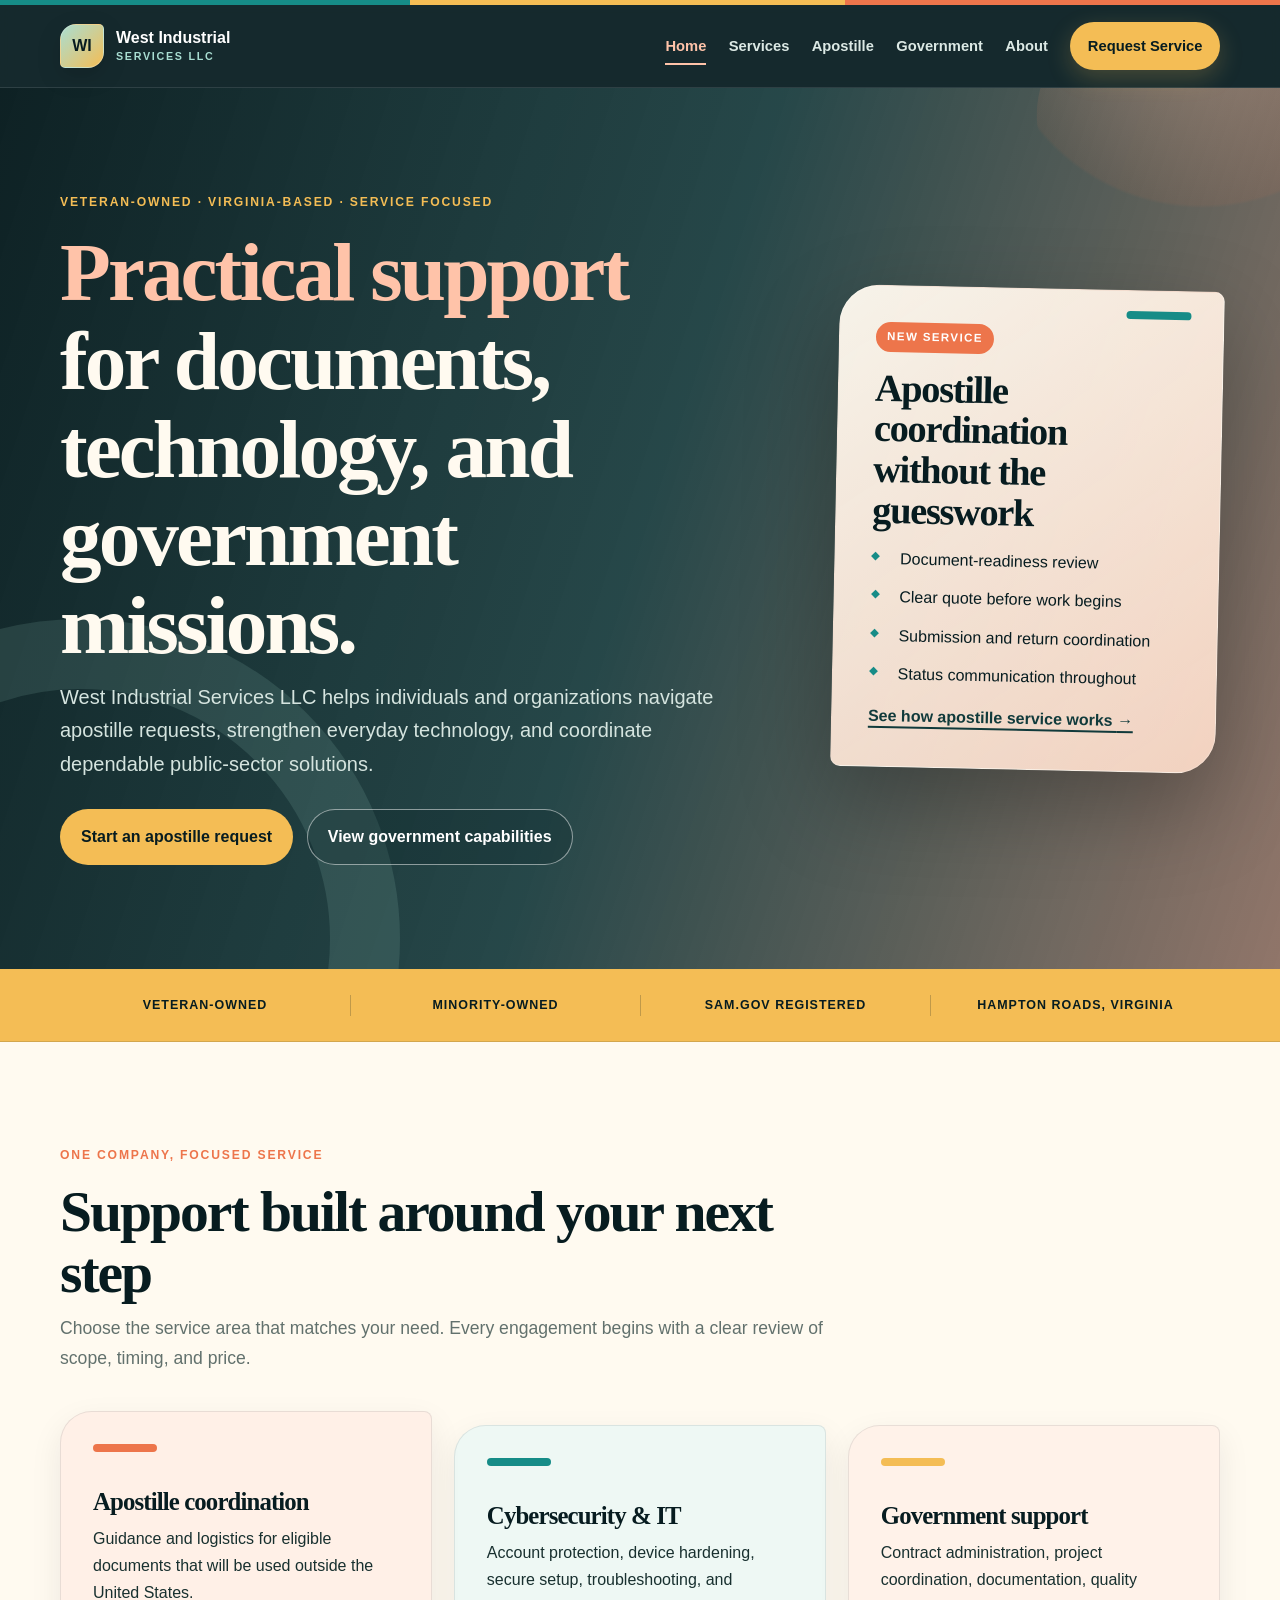
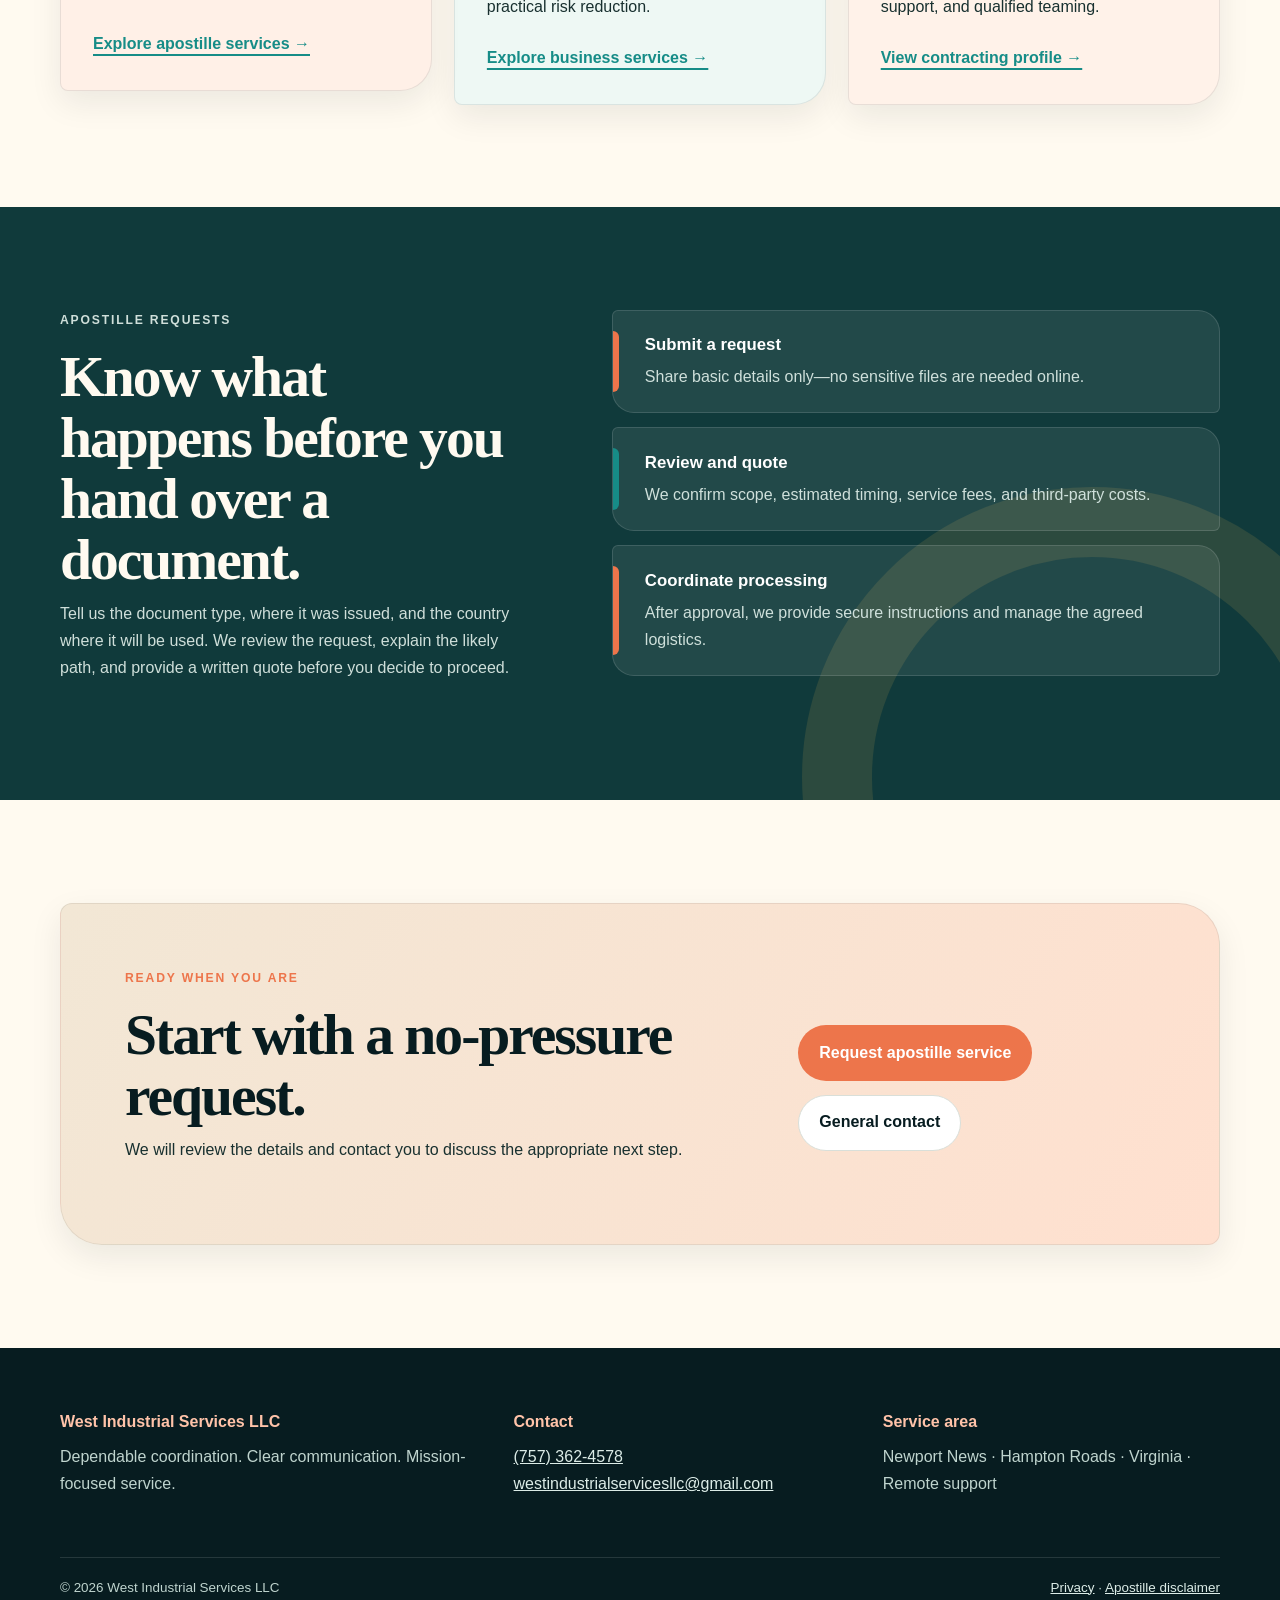
==== commit 3a0e9e5f: "Refresh creative styling and simplify apostille flow" ====
--- a/index.html
+++ b/index.html
@@ -13,8 +13,8 @@
   <meta property="og:description" content="Apostille coordination, cybersecurity, IT support, and government-ready solutions in Virginia.">
   <meta property="og:url" content="https://spkhqxh6bs-dotcom.github.io/Westindustrialservicesllc/">
   <meta name="theme-color" content="#071a2f">
-  <link rel="stylesheet" href="styles.css">
-  <script defer src="script.js"></script>
+  <link rel="stylesheet" href="styles.css?v=20260806c">
+  <script defer src="script.js?v=20260806c"></script>
   <script type="application/ld+json">
   {
     "@context": "https://schema.org",
@@ -30,7 +30,6 @@
   </script>
 </head>
 <body>
-  <a class="skip-link" href="#main">Skip to content</a>
   <header class="site-header">
     <div class="container nav-wrap">
       <a class="brand" href="index.html" aria-label="West Industrial Services home">
@@ -93,19 +92,16 @@
         </div>
         <div class="card-grid three">
           <article class="service-card featured">
-            <span class="card-number">01</span>
             <h3>Apostille coordination</h3>
             <p>Guidance and logistics for eligible documents that will be used outside the United States.</p>
             <a class="text-link" href="apostille.html">Explore apostille services →</a>
           </article>
           <article class="service-card">
-            <span class="card-number">02</span>
             <h3>Cybersecurity & IT</h3>
             <p>Account protection, device hardening, secure setup, troubleshooting, and practical risk reduction.</p>
             <a class="text-link" href="services.html">Explore business services →</a>
           </article>
           <article class="service-card">
-            <span class="card-number">03</span>
             <h3>Government support</h3>
             <p>Contract administration, project coordination, documentation, quality support, and qualified teaming.</p>
             <a class="text-link" href="government.html">View contracting profile →</a>
@@ -121,11 +117,11 @@
           <h2>Know what happens before you hand over a document.</h2>
           <p>Tell us the document type, where it was issued, and the country where it will be used. We review the request, explain the likely path, and provide a written quote before you decide to proceed.</p>
         </div>
-        <ol class="process-list">
-          <li><span>1</span><div><strong>Submit a request</strong><p>Share basic details only—no sensitive files are needed online.</p></div></li>
-          <li><span>2</span><div><strong>Review and quote</strong><p>We confirm scope, estimated timing, service fees, and third-party costs.</p></div></li>
-          <li><span>3</span><div><strong>Coordinate processing</strong><p>After approval, we provide secure instructions and manage the agreed logistics.</p></div></li>
-        </ol>
+        <div class="process-list">
+          <article><strong>Submit a request</strong><p>Share basic details only—no sensitive files are needed online.</p></article>
+          <article><strong>Review and quote</strong><p>We confirm scope, estimated timing, service fees, and third-party costs.</p></article>
+          <article><strong>Coordinate processing</strong><p>After approval, we provide secure instructions and manage the agreed logistics.</p></article>
+        </div>
       </div>
     </section>
 
--- a/styles.css
+++ b/styles.css
@@ -1,162 +1,281 @@
 :root {
-  --navy-950: #061321;
-  --navy-900: #071a2f;
-  --navy-800: #0c2945;
-  --blue-600: #0d66a5;
-  --blue-100: #ddecf6;
-  --gold-500: #f2b84b;
-  --gold-300: #ffd887;
-  --ink: #172433;
-  --muted: #5d6b78;
-  --line: #dbe3e9;
-  --mist: #f4f7f9;
+  --night: #071c20;
+  --forest: #103a3b;
+  --teal: #168c87;
+  --mint: #a9ded2;
+  --coral: #ed754b;
+  --peach: #ffc3a9;
+  --sun: #f4bd55;
+  --cream: #fffaf0;
+  --sand: #f2e7d5;
+  --ink: #18302f;
+  --muted: #62716d;
+  --line: #d9dfd9;
   --white: #fff;
-  --success: #176b4a;
-  --shadow: 0 18px 45px rgba(6, 19, 33, .10);
-  --radius: 18px;
+  --shadow: 0 24px 65px rgba(7, 28, 32, .13);
+  --soft-shadow: 0 12px 32px rgba(7, 28, 32, .08);
+  --radius: 24px;
 }
 
 * { box-sizing: border-box; }
 html { scroll-behavior: smooth; }
-body { margin: 0; color: var(--ink); background: var(--white); font: 400 1rem/1.65 ui-sans-serif, -apple-system, BlinkMacSystemFont, "Segoe UI", Arial, sans-serif; }
-body::before { content: ""; display: block; height: 4px; background: linear-gradient(90deg, var(--gold-500), var(--blue-600)); }
-h1, h2, h3 { margin: 0 0 .65rem; font-family: ui-sans-serif, -apple-system, BlinkMacSystemFont, "Segoe UI", Arial, sans-serif; font-weight: 800; line-height: 1.12; letter-spacing: -.035em; }
-h1 { font-size: clamp(2.65rem, 6vw, 5.25rem); }
-h2 { font-size: clamp(2rem, 4vw, 3.35rem); }
-h3 { font-size: 1.3rem; }
+body {
+  margin: 0;
+  color: var(--ink);
+  background: var(--cream);
+  font: 400 1rem/1.68 ui-sans-serif, -apple-system, BlinkMacSystemFont, "Segoe UI", Arial, sans-serif;
+}
+body::before {
+  content: "";
+  display: block;
+  height: 5px;
+  background: linear-gradient(90deg, var(--teal) 0 32%, var(--sun) 32% 66%, var(--coral) 66%);
+}
+h1, h2, h3 {
+  margin: 0 0 .7rem;
+  color: var(--night);
+  font-family: Georgia, "Times New Roman", serif;
+  font-weight: 700;
+  line-height: 1.06;
+  letter-spacing: -.035em;
+}
+h1 { font-size: clamp(3rem, 6.5vw, 6rem); }
+h2 { font-size: clamp(2.15rem, 4.5vw, 3.85rem); }
+h3 { font-size: 1.55rem; }
 p { margin: 0 0 1rem; }
 a { color: inherit; }
 button, input, select, textarea { font: inherit; }
-.container { width: min(1120px, calc(100% - 40px)); margin-inline: auto; }
-.skip-link { position: fixed; left: 1rem; top: -5rem; z-index: 1000; padding: .75rem 1rem; background: var(--gold-500); color: var(--navy-950); font-weight: 700; }
-.skip-link:focus { top: 1rem; }
-
-.site-header { position: sticky; top: 0; z-index: 100; background: rgba(7, 26, 47, .97); color: var(--white); border-bottom: 1px solid rgba(255,255,255,.1); backdrop-filter: blur(12px); }
+.container { width: min(1160px, calc(100% - 42px)); margin-inline: auto; }
+
+.site-header {
+  position: sticky;
+  top: 0;
+  z-index: 100;
+  color: var(--white);
+  background: rgba(7, 28, 32, .94);
+  border-bottom: 1px solid rgba(255,255,255,.11);
+  backdrop-filter: blur(16px);
+}
 .nav-wrap { min-height: 82px; display: flex; align-items: center; justify-content: space-between; gap: 2rem; }
-.brand { display: inline-flex; align-items: center; gap: .7rem; color: var(--white); text-decoration: none; font: 700 1.05rem/1.05 ui-sans-serif, -apple-system, BlinkMacSystemFont, "Segoe UI", sans-serif; }
-.brand small { display: block; margin-top: .25rem; color: #b8c9d8; font: 600 .68rem/1 ui-sans-serif, -apple-system, BlinkMacSystemFont, "Segoe UI", sans-serif; letter-spacing: .15em; text-transform: uppercase; }
-.brand-mark { width: 42px; height: 42px; display: grid; place-items: center; border: 1px solid rgba(255,255,255,.25); border-radius: 12px; color: var(--gold-300); background: rgba(255,255,255,.06); }
+.brand { display: inline-flex; align-items: center; gap: .75rem; color: var(--white); text-decoration: none; font-weight: 750; line-height: 1.05; }
+.brand small { display: block; margin-top: .28rem; color: var(--mint); font-size: .67rem; font-weight: 700; letter-spacing: .16em; text-transform: uppercase; }
+.brand-mark {
+  width: 44px;
+  height: 44px;
+  display: grid;
+  place-items: center;
+  border: 1px solid rgba(255,255,255,.25);
+  border-radius: 16px 5px 16px 5px;
+  color: var(--night);
+  background: linear-gradient(135deg, var(--mint), var(--sun));
+  box-shadow: 0 8px 24px rgba(0,0,0,.16);
+  font-weight: 900;
+}
 .site-nav { display: flex; align-items: center; gap: 1.4rem; }
-.site-nav a { color: #d9e3ec; text-decoration: none; font-weight: 600; font-size: .92rem; }
-.site-nav a:hover, .site-nav a:focus-visible, .site-nav a.active { color: var(--gold-300); }
-.site-nav .nav-cta { padding: .72rem 1rem; border-radius: 999px; color: var(--navy-950); background: var(--gold-500); }
-.site-nav .nav-cta:hover, .site-nav .nav-cta:focus-visible { color: var(--navy-950); background: var(--gold-300); }
-.menu-button { display: none; padding: .6rem .85rem; border: 1px solid rgba(255,255,255,.35); border-radius: 9px; color: var(--white); background: transparent; font-weight: 700; }
-
-.hero { overflow: hidden; position: relative; color: var(--white); background: var(--navy-900); }
-.hero::before { content: ""; position: absolute; inset: 0; opacity: .28; background-image: linear-gradient(rgba(255,255,255,.045) 1px, transparent 1px), linear-gradient(90deg, rgba(255,255,255,.045) 1px, transparent 1px); background-size: 42px 42px; mask-image: linear-gradient(to right, black, transparent 76%); }
-.hero::after { content: ""; position: absolute; width: 560px; height: 560px; right: -220px; top: -300px; border-radius: 50%; background: radial-gradient(circle, rgba(13,102,165,.8), transparent 68%); }
-.hero-grid { position: relative; z-index: 1; min-height: 680px; display: grid; grid-template-columns: 1.25fr .75fr; align-items: center; gap: clamp(2rem, 6vw, 5rem); padding-block: 6rem; }
-.hero h1 { max-width: 850px; }
-.hero-lead { max-width: 760px; color: #c9d7e3; font-size: clamp(1.05rem, 2vw, 1.25rem); }
-.eyebrow { margin-bottom: 1rem; color: var(--gold-300); font-weight: 700; letter-spacing: .12em; text-transform: uppercase; font-size: .78rem; }
-.eyebrow.dark { color: var(--blue-600); }
-.button-row { display: flex; flex-wrap: wrap; gap: .85rem; align-items: center; margin-top: 1.7rem; }
-.button { display: inline-flex; justify-content: center; align-items: center; min-height: 50px; padding: .8rem 1.2rem; border: 1px solid transparent; border-radius: 10px; text-decoration: none; font-weight: 700; transition: transform .18s ease, background .18s ease; }
-.button:hover { transform: translateY(-2px); }
-.button-gold { color: var(--navy-950); background: var(--gold-500); }
-.button-outline { color: var(--white); border-color: rgba(255,255,255,.45); background: rgba(255,255,255,.04); }
-.button-primary { color: var(--white); background: var(--blue-600); }
-.button-light { color: var(--navy-900); border-color: var(--line); background: var(--white); }
-.hero-panel { padding: 2rem; border: 1px solid rgba(255,255,255,.16); border-radius: var(--radius); background: rgba(255,255,255,.07); box-shadow: 0 24px 80px rgba(0,0,0,.22); backdrop-filter: blur(10px); }
-.hero-panel h2 { font-size: clamp(1.65rem, 3vw, 2.25rem); }
-.panel-label { display: inline-block; margin-bottom: 1rem; padding: .3rem .65rem; border-radius: 999px; color: var(--gold-300); background: rgba(242,184,75,.14); font-weight: 700; font-size: .75rem; text-transform: uppercase; letter-spacing: .1em; }
-.check-list { display: grid; gap: .65rem; padding: 0; list-style: none; }
-.check-list li { position: relative; padding-left: 1.7rem; color: #d6e1e9; }
-.check-list li::before { content: "✓"; position: absolute; left: 0; color: var(--gold-300); font-weight: 800; }
-.text-link { color: var(--blue-600); font-weight: 700; text-decoration-thickness: 1px; text-underline-offset: 4px; }
-.hero .text-link, .section-navy .text-link { color: var(--gold-300); }
-
-.trust-strip { background: var(--blue-600); color: var(--white); }
-.trust-grid { min-height: 68px; display: grid; grid-template-columns: repeat(4, 1fr); align-items: center; gap: 1rem; text-align: center; font-size: .88rem; font-weight: 700; }
-.section { padding-block: clamp(4.5rem, 8vw, 7rem); }
-.section-heading { max-width: 760px; margin-bottom: 2.6rem; }
+.site-nav a { position: relative; color: #dce9e5; text-decoration: none; font-size: .92rem; font-weight: 650; }
+.site-nav a:not(.nav-cta)::after { content: ""; position: absolute; left: 0; right: 100%; bottom: -.42rem; height: 2px; background: var(--peach); transition: right .2s ease; }
+.site-nav a:hover::after, .site-nav a:focus-visible::after, .site-nav a.active::after { right: 0; }
+.site-nav a:hover, .site-nav a:focus-visible, .site-nav a.active { color: var(--peach); }
+.site-nav .nav-cta { padding: .72rem 1.1rem; border-radius: 999px; color: var(--night); background: var(--sun); box-shadow: 0 8px 24px rgba(244, 189, 85, .22); }
+.site-nav .nav-cta:hover, .site-nav .nav-cta:focus-visible { color: var(--night); background: var(--peach); }
+.menu-button { display: none; padding: .6rem .85rem; border: 1px solid rgba(255,255,255,.35); border-radius: 12px; color: var(--white); background: transparent; font-weight: 750; }
+
+.hero {
+  overflow: hidden;
+  position: relative;
+  color: var(--white);
+  background:
+    linear-gradient(108deg, rgba(4,24,28,.96) 0%, rgba(8,47,50,.88) 50%, rgba(82,43,29,.64) 100%),
+    url("https://images.unsplash.com/photo-1558494949-ef010cbdcc31?auto=format&fit=crop&w=1800&q=85") center/cover no-repeat;
+}
+.hero::before {
+  content: "";
+  position: absolute;
+  width: 500px;
+  height: 500px;
+  left: -240px;
+  bottom: -290px;
+  border: 70px solid rgba(169, 222, 210, .13);
+  border-radius: 50%;
+}
+.hero::after {
+  content: "";
+  position: absolute;
+  width: 340px;
+  height: 340px;
+  right: -120px;
+  top: -170px;
+  border-radius: 38% 62% 62% 38%;
+  background: radial-gradient(circle at 30% 30%, rgba(255,195,169,.34), rgba(237,117,75,.08) 62%, transparent 63%);
+  transform: rotate(28deg);
+}
+.hero-grid { position: relative; z-index: 1; min-height: 720px; display: grid; grid-template-columns: 1.28fr .72fr; align-items: center; gap: clamp(2.5rem, 7vw, 6rem); padding-block: 6.5rem; }
+.hero h1 { max-width: 820px; color: var(--cream); text-wrap: balance; }
+.hero h1::first-line { color: var(--peach); }
+.hero-lead { max-width: 720px; color: #d5e4df; font-size: clamp(1.05rem, 2vw, 1.25rem); }
+.eyebrow { margin-bottom: 1rem; color: var(--sun); font-weight: 800; letter-spacing: .15em; text-transform: uppercase; font-size: .76rem; }
+.eyebrow.dark { color: var(--coral); }
+.button-row { display: flex; flex-wrap: wrap; gap: .85rem; align-items: center; margin-top: 1.75rem; }
+.button { display: inline-flex; justify-content: center; align-items: center; min-height: 52px; padding: .85rem 1.25rem; border: 1px solid transparent; border-radius: 999px; text-decoration: none; font-weight: 800; transition: transform .18s ease, box-shadow .18s ease, background .18s ease; }
+.button:hover { transform: translateY(-3px); box-shadow: 0 12px 28px rgba(7,28,32,.16); }
+.button-gold { color: var(--night); background: var(--sun); }
+.button-outline { color: var(--white); border-color: rgba(255,255,255,.5); background: rgba(7,28,32,.22); }
+.button-primary { color: var(--white); background: var(--coral); }
+.button-light { color: var(--night); border-color: var(--line); background: var(--white); }
+.hero-panel {
+  position: relative;
+  padding: 2.25rem;
+  border: 1px solid rgba(255,255,255,.2);
+  border-radius: 40px 10px 40px 10px;
+  color: var(--night);
+  background: linear-gradient(145deg, rgba(255,250,240,.96), rgba(255,221,202,.9));
+  box-shadow: 0 34px 90px rgba(0,0,0,.28);
+  transform: rotate(1.2deg);
+}
+.hero-panel::after { content: ""; position: absolute; width: 65px; height: 8px; right: 2rem; top: 1.25rem; border-radius: 99px; background: var(--teal); }
+.hero-panel h2 { color: var(--night); font-size: clamp(1.9rem, 3vw, 2.55rem); }
+.panel-label { display: inline-block; margin-bottom: 1rem; padding: .32rem .7rem; border-radius: 999px; color: var(--white); background: var(--coral); font-weight: 800; font-size: .72rem; text-transform: uppercase; letter-spacing: .12em; }
+.check-list { display: grid; gap: .7rem; padding: 0; list-style: none; }
+.check-list li { position: relative; padding-left: 1.8rem; color: inherit; }
+.check-list li::before { content: "◆"; position: absolute; left: 0; color: var(--teal); font-size: .72rem; }
+.text-link { color: var(--teal); font-weight: 800; text-decoration-thickness: 2px; text-underline-offset: 5px; }
+.hero .text-link { color: var(--forest); }
+.section-navy .text-link { color: var(--peach); }
+
+.trust-strip { color: var(--night); background: var(--sun); border-bottom: 1px solid rgba(7,28,32,.14); }
+.trust-grid { min-height: 72px; display: grid; grid-template-columns: repeat(4, 1fr); align-items: center; gap: 0; text-align: center; font-size: .78rem; font-weight: 850; letter-spacing: .08em; text-transform: uppercase; }
+.trust-grid span + span { border-left: 1px solid rgba(7,28,32,.22); }
+.section { position: relative; padding-block: clamp(4.75rem, 8vw, 7.5rem); }
+.section-heading { max-width: 790px; margin-bottom: 3.2rem; }
 .section-heading > p:last-child { color: var(--muted); font-size: 1.1rem; }
-.card-grid { display: grid; gap: 1.25rem; }
+.card-grid { display: grid; gap: 1.35rem; }
 .card-grid.three { grid-template-columns: repeat(3, 1fr); }
-.service-card { min-height: 280px; display: flex; flex-direction: column; padding: 1.7rem; border: 1px solid var(--line); border-radius: var(--radius); background: var(--white); box-shadow: 0 8px 28px rgba(6,19,33,.05); }
-.service-card.featured { border-top: 5px solid var(--gold-500); }
+.service-card {
+  min-height: 280px;
+  display: flex;
+  flex-direction: column;
+  padding: 2rem;
+  border: 1px solid rgba(7,28,32,.09);
+  border-radius: 32px 8px 32px 8px;
+  background: var(--white);
+  box-shadow: var(--soft-shadow);
+  transition: transform .2s ease, box-shadow .2s ease;
+}
+.service-card:hover { transform: translateY(-8px) rotate(-.35deg); box-shadow: var(--shadow); }
+.service-card::before { content: ""; width: 64px; height: 8px; margin-bottom: 2.3rem; border-radius: 99px; background: var(--coral); }
+.service-card:nth-child(2)::before, .service-card:nth-child(5)::before { background: var(--teal); }
+.service-card:nth-child(3)::before, .service-card:nth-child(6)::before { background: var(--sun); }
+.service-card:nth-child(2), .service-card:nth-child(5) { background: #eef8f4; }
+.service-card:nth-child(3), .service-card:nth-child(6) { background: #fff2e9; }
+.service-card.featured { background: #fff0e7; transform: translateY(-14px); }
+.service-card.featured:hover { transform: translateY(-20px) rotate(-.35deg); }
 .service-card .text-link { margin-top: auto; }
-.card-number { width: 45px; height: 45px; display: grid; place-items: center; margin-bottom: 2rem; border-radius: 50%; color: var(--blue-600); background: var(--blue-100); font-weight: 800; }
-.section-navy { color: var(--white); background: var(--navy-900); }
-.section-navy p { color: #c5d3df; }
-.split-content { display: grid; grid-template-columns: .9fr 1.1fr; gap: clamp(2rem, 7vw, 6rem); align-items: start; }
-.process-list { display: grid; gap: 1rem; margin: 0; padding: 0; list-style: none; }
-.process-list li { display: grid; grid-template-columns: 48px 1fr; gap: 1rem; padding: 1.2rem; border: 1px solid rgba(255,255,255,.12); border-radius: 14px; background: rgba(255,255,255,.045); }
-.process-list li > span { width: 42px; height: 42px; display: grid; place-items: center; border-radius: 50%; color: var(--navy-950); background: var(--gold-500); font-weight: 800; }
-.process-list p { margin: .25rem 0 0; }
-.cta-panel { display: flex; justify-content: space-between; gap: 2rem; align-items: center; padding: clamp(1.8rem, 5vw, 3.5rem); border: 1px solid var(--line); border-radius: 24px; background: var(--mist); }
+.section-navy { overflow: hidden; color: var(--white); background: var(--forest); }
+.section-navy::after { content: ""; position: absolute; right: -8%; bottom: -45%; width: 440px; height: 440px; border: 70px solid rgba(244,189,85,.12); border-radius: 50%; }
+.section-navy h2 { color: var(--cream); }
+.section-navy p { color: #cfdfda; }
+.split-content { position: relative; z-index: 1; display: grid; grid-template-columns: .85fr 1.15fr; gap: clamp(2.5rem, 8vw, 7rem); align-items: start; }
+.process-list { display: grid; gap: .9rem; margin: 0; padding: 0; }
+.process-list > article {
+  position: relative;
+  padding: 1.3rem 1.4rem 1.3rem 2rem;
+  border: 1px solid rgba(7,28,32,.09);
+  border-radius: 6px 22px 6px 22px;
+  background: var(--cream);
+  box-shadow: 0 8px 24px rgba(7,28,32,.07);
+}
+.process-list > article::before { content: ""; position: absolute; left: 0; top: 1.25rem; bottom: 1.25rem; width: 6px; border-radius: 0 9px 9px 0; background: var(--coral); }
+.process-list > article:nth-child(even)::before { background: var(--teal); }
+.process-list > article strong { display: block; color: var(--night); font-size: 1.05rem; }
+.process-list > article p { margin: .3rem 0 0; color: var(--muted); }
+.section-navy .process-list > article { border-color: rgba(255,255,255,.13); background: rgba(255,250,240,.08); box-shadow: none; }
+.section-navy .process-list > article strong { color: var(--white); }
+.section-navy .process-list > article p { color: #cfe0db; }
+.cta-panel { display: flex; justify-content: space-between; gap: 2rem; align-items: center; padding: clamp(2rem, 5vw, 4rem); border: 1px solid rgba(7,28,32,.08); border-radius: 12px 42px 12px 42px; background: linear-gradient(120deg, var(--sand), #ffe0cf); box-shadow: var(--soft-shadow); }
 .cta-panel > div:first-child { max-width: 660px; }
 
-.page-hero { color: var(--white); background: linear-gradient(135deg, var(--navy-900), var(--navy-800)); }
-.page-hero .container { min-height: 360px; display: flex; flex-direction: column; justify-content: center; padding-block: 4rem; }
-.page-hero h1 { max-width: 900px; font-size: clamp(2.6rem, 5vw, 4.4rem); }
-.page-hero p { max-width: 760px; color: #c9d7e3; font-size: 1.12rem; }
-.breadcrumb { margin-bottom: 1.1rem; color: #aac0d1; font-size: .85rem; }
-.breadcrumb a { color: var(--gold-300); }
-.content-grid { display: grid; grid-template-columns: minmax(0, 1fr) 340px; gap: 3rem; align-items: start; }
-.content-stack { display: grid; gap: 2rem; }
-.content-card { padding: 1.7rem; border: 1px solid var(--line); border-radius: var(--radius); background: var(--white); }
-.content-card h2 { font-size: 1.8rem; }
+.page-hero { overflow: hidden; position: relative; color: var(--white); background: linear-gradient(128deg, var(--night), var(--forest) 68%, #6b3c2a); }
+.page-hero::after { content: ""; position: absolute; right: -140px; top: -220px; width: 440px; height: 440px; border-radius: 45% 55% 35% 65%; background: linear-gradient(145deg, rgba(237,117,75,.38), rgba(244,189,85,.12)); transform: rotate(24deg); }
+.page-hero .container { position: relative; z-index: 1; min-height: 390px; display: flex; flex-direction: column; justify-content: center; padding-block: 4.5rem; }
+.page-hero h1 { max-width: 920px; color: var(--cream); font-size: clamp(3rem, 5.6vw, 5rem); }
+.page-hero p { max-width: 760px; color: #d4e3de; font-size: 1.12rem; }
+.breadcrumb { margin-bottom: 1.1rem; color: #b8d1ca; font-size: .85rem; }
+.breadcrumb a { color: var(--peach); }
+.content-grid { display: grid; grid-template-columns: minmax(0, 1fr) 350px; gap: 3.25rem; align-items: start; }
+.content-stack { display: grid; gap: 1.4rem; }
+.content-card { padding: 2rem; border: 1px solid rgba(7,28,32,.09); border-radius: 8px 28px 8px 28px; background: rgba(255,255,255,.78); box-shadow: 0 8px 28px rgba(7,28,32,.05); }
+.content-card:nth-child(2n) { background: #eef8f4; }
+.content-card:nth-child(3n) { background: #fff1e8; }
+.content-card h2 { font-size: 2rem; }
 .content-card ul { margin-bottom: 0; }
-.side-card { position: sticky; top: 106px; padding: 1.7rem; border-radius: var(--radius); color: var(--white); background: var(--navy-900); }
-.side-card p { color: #c8d5df; }
+.side-card { position: sticky; top: 106px; padding: 2rem; border-radius: 38px 8px 38px 8px; color: var(--white); background: linear-gradient(150deg, var(--forest), var(--teal)); box-shadow: var(--shadow); }
+.side-card h2 { color: var(--white); }
+.side-card p { color: #d8ebe5; }
 .tag-list { display: flex; flex-wrap: wrap; gap: .6rem; padding: 0; list-style: none; }
-.tag-list li { padding: .45rem .7rem; border-radius: 8px; background: var(--mist); color: var(--navy-800); font-size: .9rem; font-weight: 600; }
-.notice { padding: 1.2rem; border-left: 4px solid var(--gold-500); background: #fff8e8; }
-.notice strong { display: block; color: var(--navy-900); }
+.tag-list li { padding: .5rem .75rem; border-radius: 999px; color: var(--forest); background: var(--mint); font-size: .88rem; font-weight: 750; }
+.tag-list li:nth-child(3n+2) { background: var(--peach); }
+.tag-list li:nth-child(3n) { background: #f8d98e; }
+.notice { padding: 1.3rem; border-left: 6px solid var(--coral); border-radius: 0 16px 16px 0; background: #fff4d9; }
+.notice strong { display: block; color: var(--night); }
 .faq { border-top: 1px solid var(--line); }
-.faq details { border-bottom: 1px solid var(--line); padding: 1.1rem 0; }
-.faq summary { cursor: pointer; color: var(--navy-900); font-weight: 700; }
+.faq details { border-bottom: 1px solid var(--line); padding: 1.15rem 0; }
+.faq summary { cursor: pointer; color: var(--night); font-weight: 800; }
 .faq details p { margin: .75rem 0 0; color: var(--muted); }
 
-.form-wrap { max-width: 860px; }
-.form-intro { padding: 1.2rem; border-radius: 12px; background: var(--mist); color: var(--muted); }
-.request-form { display: grid; grid-template-columns: 1fr 1fr; gap: 1.2rem; margin-top: 2rem; }
+.form-wrap { max-width: 900px; }
+.form-intro { padding: 1.3rem; border-left: 6px solid var(--teal); border-radius: 0 18px 18px 0; background: #eaf7f3; color: var(--muted); }
+.request-form { display: grid; grid-template-columns: 1fr 1fr; gap: 1.25rem; margin-top: 2rem; padding: clamp(1.2rem, 4vw, 2.4rem); border: 1px solid rgba(7,28,32,.08); border-radius: 12px 36px 12px 36px; background: rgba(255,255,255,.68); box-shadow: var(--soft-shadow); }
 .field { display: grid; gap: .45rem; }
 .field.full { grid-column: 1 / -1; }
-.field label, fieldset legend { color: var(--navy-900); font-weight: 700; }
-.field input, .field select, .field textarea { width: 100%; padding: .85rem .95rem; border: 1px solid #b9c7d2; border-radius: 9px; color: var(--ink); background: var(--white); }
+.field label, fieldset legend { color: var(--night); font-weight: 800; }
+.field input, .field select, .field textarea { width: 100%; padding: .9rem 1rem; border: 1px solid #b9cbc5; border-radius: 12px; color: var(--ink); background: var(--white); }
 .field textarea { min-height: 145px; resize: vertical; }
-.field input:focus, .field select:focus, .field textarea:focus { outline: 3px solid rgba(13,102,165,.2); border-color: var(--blue-600); }
+.field input:focus, .field select:focus, .field textarea:focus { outline: 3px solid rgba(22,140,135,.2); border-color: var(--teal); }
 .field-hint { color: var(--muted); font-size: .82rem; }
 .checkbox-field { display: grid; grid-template-columns: auto 1fr; gap: .7rem; align-items: start; }
-.checkbox-field input { margin-top: .35rem; }
+.checkbox-field input { margin-top: .35rem; accent-color: var(--teal); }
 .form-actions { grid-column: 1 / -1; }
 .form-actions button { cursor: pointer; }
 
 .contact-grid { display: grid; grid-template-columns: repeat(3, 1fr); gap: 1rem; }
-.contact-card { padding: 1.5rem; border: 1px solid var(--line); border-radius: var(--radius); background: var(--mist); }
+.contact-card { padding: 1.7rem; border: 1px solid rgba(7,28,32,.08); border-radius: 28px 7px 28px 7px; background: var(--white); box-shadow: var(--soft-shadow); }
+.contact-card:nth-child(2) { background: #eaf7f3; }
+.contact-card:nth-child(3) { background: #fff0e7; }
 .contact-card p { margin-bottom: 0; color: var(--muted); overflow-wrap: anywhere; }
-.legal-copy { max-width: 860px; }
-.legal-copy h2 { margin-top: 2.4rem; font-size: 1.65rem; }
-
-.site-footer { padding-top: 3.5rem; color: #c1d0dc; background: var(--navy-950); }
-.footer-grid { display: grid; grid-template-columns: 1.25fr 1fr 1fr; gap: 2rem; padding-bottom: 2.5rem; }
-.footer-grid strong { display: block; margin-bottom: .55rem; color: var(--white); font-family: ui-sans-serif, -apple-system, BlinkMacSystemFont, "Segoe UI", sans-serif; }
-.footer-grid a, .footer-bottom a { color: #d8e5ee; }
-.footer-bottom { display: flex; justify-content: space-between; gap: 1rem; padding-block: 1.1rem; border-top: 1px solid rgba(255,255,255,.12); font-size: .84rem; }
-
-@media (max-width: 930px) {
+.legal-copy { max-width: 880px; }
+.legal-copy h2 { margin-top: 2.5rem; font-size: 1.9rem; }
+
+.site-footer { padding-top: 3.8rem; color: #bfd4ce; background: var(--night); }
+.footer-grid { display: grid; grid-template-columns: 1.25fr 1fr 1fr; gap: 2rem; padding-bottom: 2.7rem; }
+.footer-grid strong { display: block; margin-bottom: .55rem; color: var(--peach); }
+.footer-grid a, .footer-bottom a { color: #dcece7; }
+.footer-bottom { display: flex; justify-content: space-between; gap: 1rem; padding-block: 1.15rem; border-top: 1px solid rgba(255,255,255,.12); font-size: .84rem; }
+
+@media (max-width: 940px) {
   .menu-button { display: inline-block; }
-  .site-nav { display: none; position: absolute; left: 0; right: 0; top: 82px; flex-direction: column; align-items: stretch; gap: 0; padding: 1rem 20px 1.25rem; background: var(--navy-900); border-top: 1px solid rgba(255,255,255,.1); }
+  .site-nav { display: none; position: absolute; left: 0; right: 0; top: 82px; flex-direction: column; align-items: stretch; gap: 0; padding: 1rem 20px 1.25rem; background: var(--night); border-top: 1px solid rgba(255,255,255,.1); }
   .site-nav.open { display: flex; }
-  .site-nav a { padding: .75rem; }
+  .site-nav a { padding: .78rem; }
+  .site-nav a:not(.nav-cta)::after { display: none; }
   .site-nav .nav-cta { margin-top: .4rem; text-align: center; }
   .hero-grid, .split-content { grid-template-columns: 1fr; }
   .hero-grid { min-height: auto; }
+  .hero-panel { max-width: 620px; transform: none; }
   .card-grid.three, .contact-grid { grid-template-columns: 1fr 1fr; }
   .content-grid { grid-template-columns: 1fr; }
   .side-card { position: static; }
 }
 
 @media (max-width: 680px) {
-  .container { width: min(100% - 28px, 1120px); }
+  .container { width: min(100% - 28px, 1160px); }
   .nav-wrap { min-height: 72px; }
   .site-nav { top: 72px; }
-  .hero-grid { padding-block: 4.5rem; }
+  .hero-grid { padding-block: 4.6rem; }
+  .hero h1 { font-size: clamp(2.75rem, 13vw, 4rem); }
   .trust-grid, .card-grid.three, .contact-grid, .footer-grid { grid-template-columns: 1fr; text-align: left; }
-  .trust-grid { padding-block: 1.2rem; }
+  .trust-grid { gap: .55rem; padding-block: 1.25rem; }
+  .trust-grid span + span { border-left: 0; }
+  .service-card.featured, .service-card.featured:hover { transform: none; }
   .request-form { grid-template-columns: 1fr; }
   .field.full { grid-column: auto; }
   .cta-panel, .footer-bottom { align-items: flex-start; flex-direction: column; }
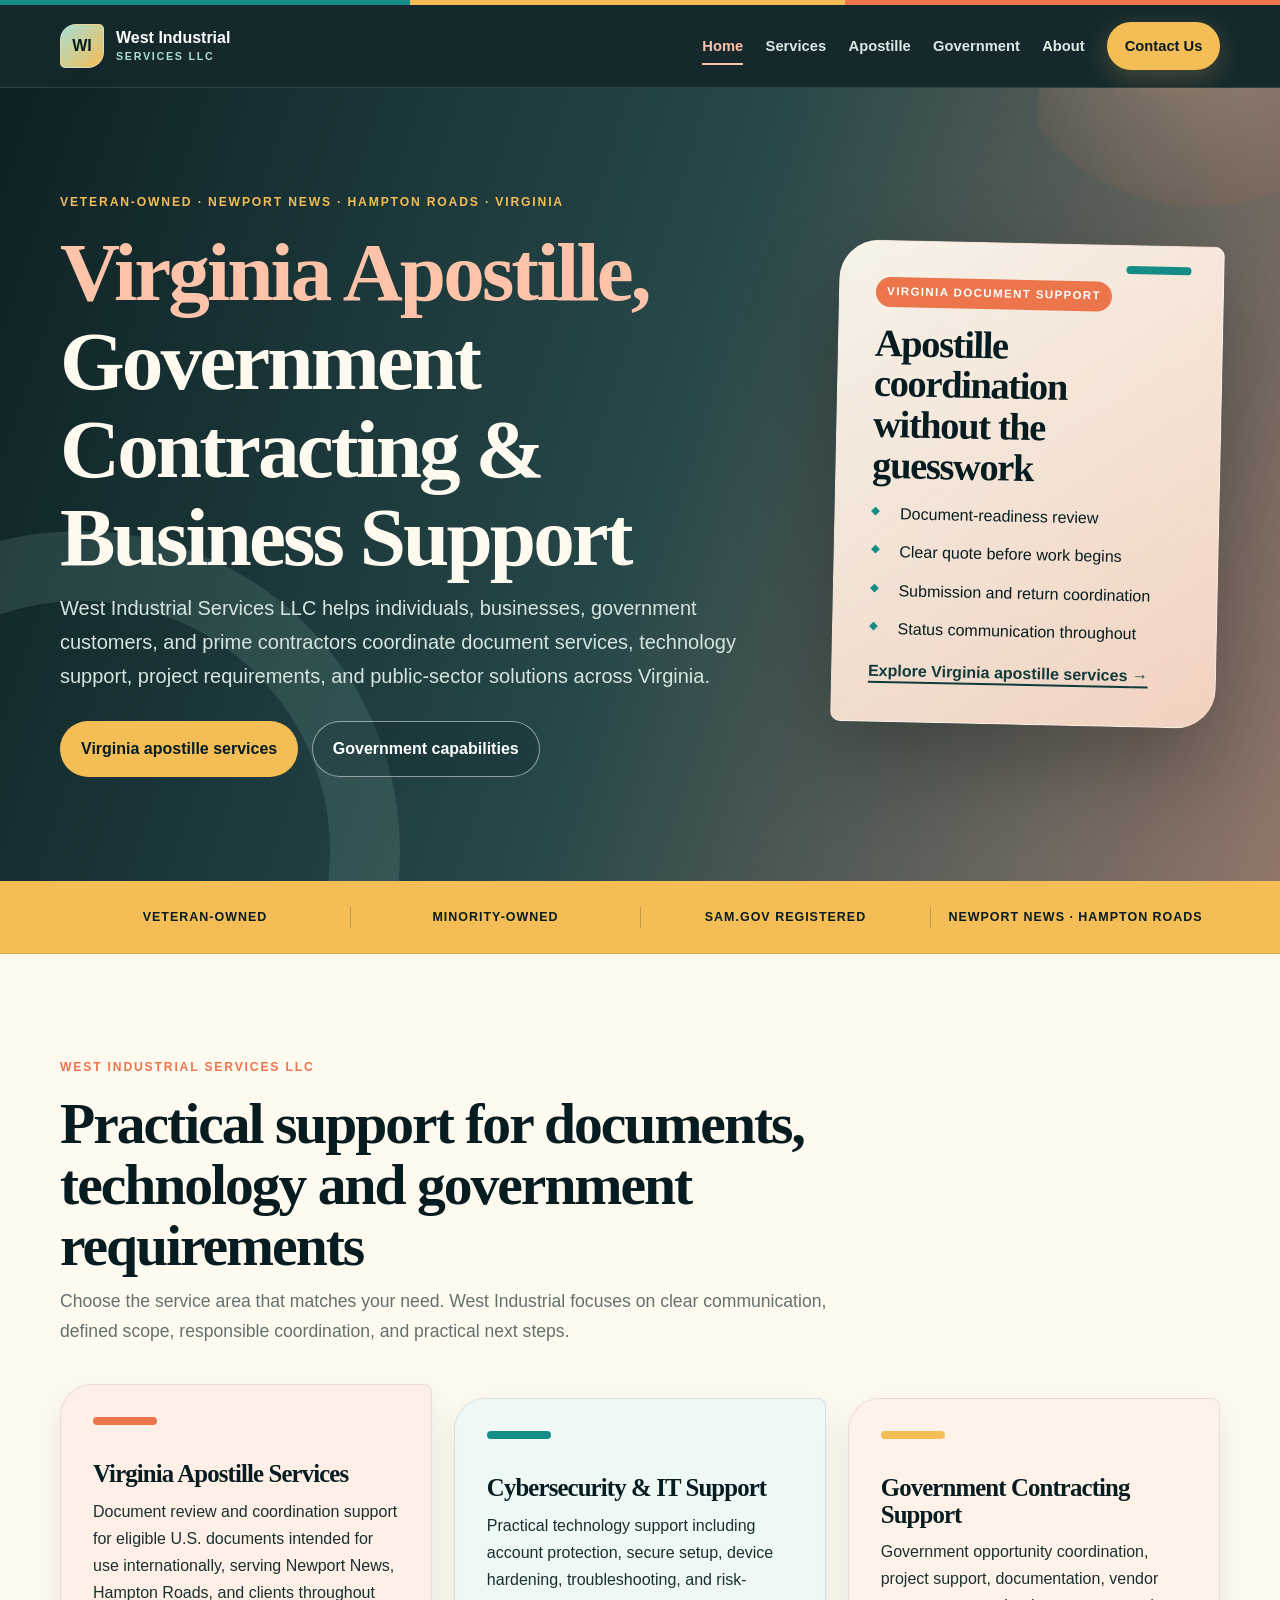
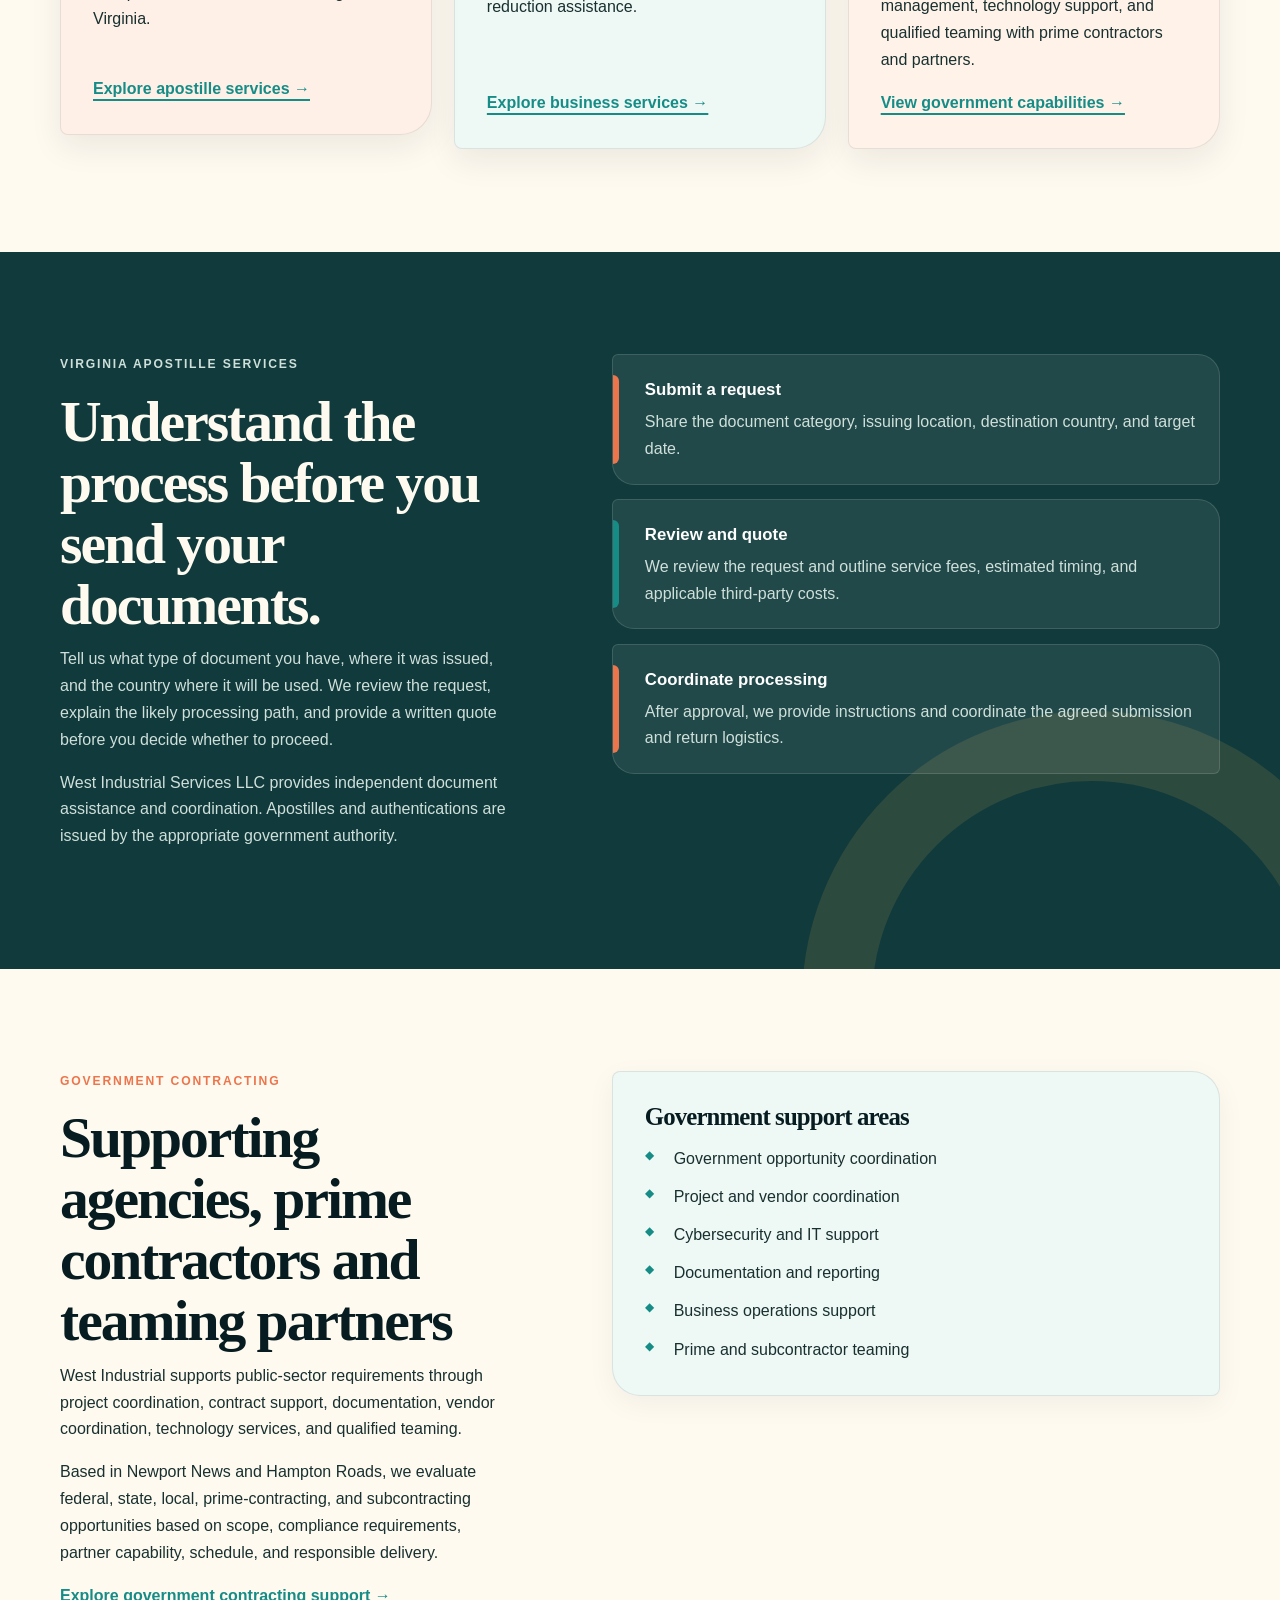
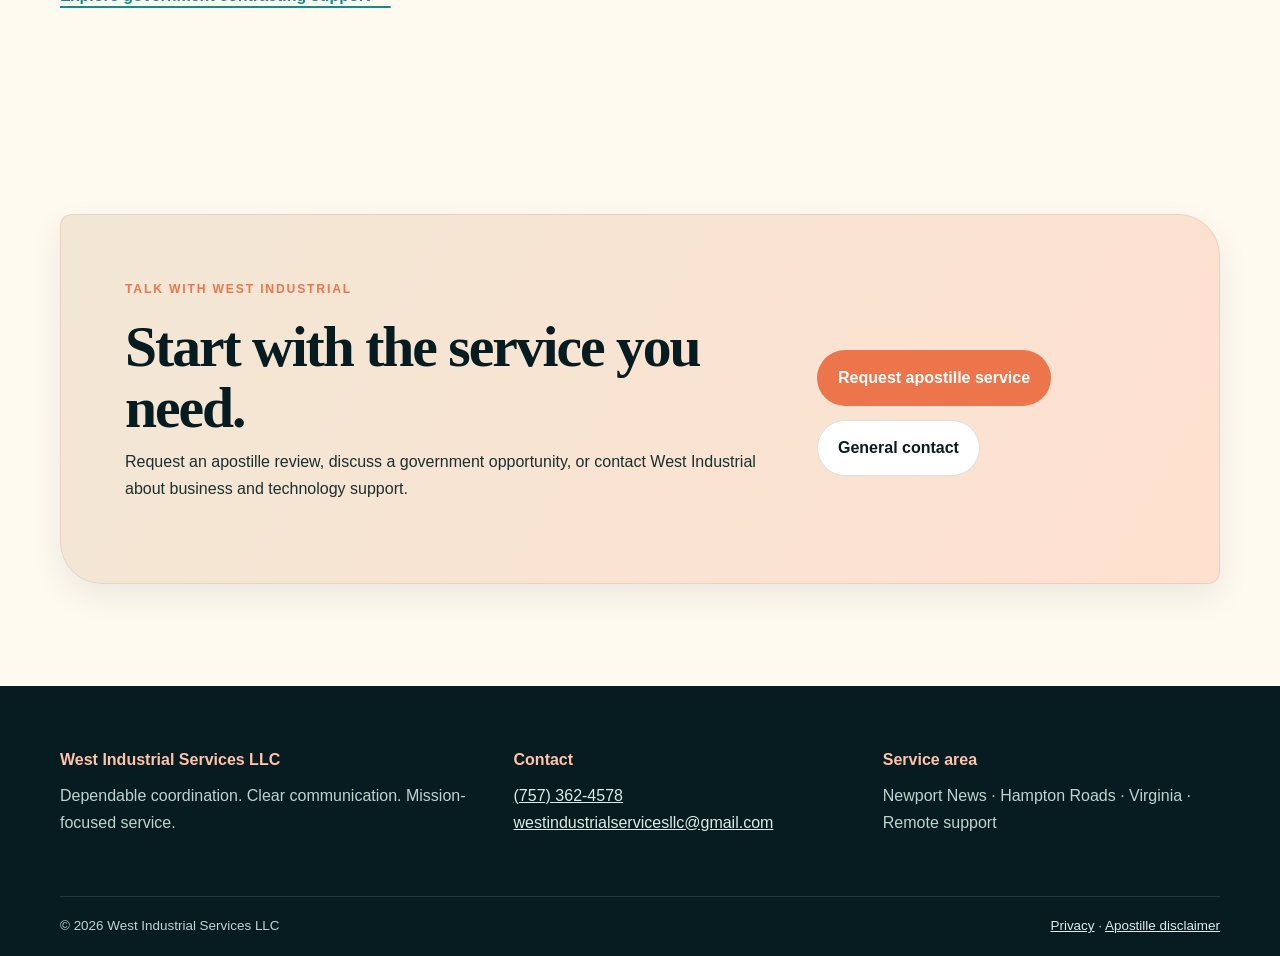
==== commit 8bf1e859: "Revise SEO title and meta description in index.html Updated title and meta description for SEO impro" ====
--- a/index.html
+++ b/index.html
@@ -3,74 +3,123 @@
 <head>
   <meta charset="utf-8">
   <meta name="viewport" content="width=device-width, initial-scale=1">
-  <title>West Industrial Services LLC | Apostille, Cybersecurity & Government Support</title>
-  <meta name="description" content="Virginia apostille coordination, cybersecurity, IT support, and government contracting services from West Industrial Services LLC in Hampton Roads.">
+
+  <title>West Industrial Services LLC | Virginia Apostille & Government Contracting Support</title>
+
+  <meta name="description" content="West Industrial Services LLC provides Virginia apostille coordination, government contracting support, cybersecurity, IT services, and project coordination from Newport News and Hampton Roads.">
+
   <meta name="author" content="West Industrial Services LLC">
   <meta name="robots" content="index, follow, max-image-preview:large">
-  <link rel="canonical" href="https://spkhqxh6bs-dotcom.github.io/Westindustrialservicesllc/">
+
+  <link rel="canonical" href="https://westindustrialservicesllc.com/">
+
   <meta property="og:type" content="website">
-  <meta property="og:title" content="West Industrial Services LLC">
-  <meta property="og:description" content="Apostille coordination, cybersecurity, IT support, and government-ready solutions in Virginia.">
-  <meta property="og:url" content="https://spkhqxh6bs-dotcom.github.io/Westindustrialservicesllc/">
+  <meta property="og:title" content="West Industrial Services LLC | Virginia Apostille & Government Support">
+  <meta property="og:description" content="Virginia-based support for apostille requests, government contracting, technology, project coordination, and public-sector teaming.">
+  <meta property="og:url" content="https://westindustrialservicesllc.com/">
+
   <meta name="theme-color" content="#071a2f">
+
   <link rel="stylesheet" href="styles.css?v=20260806c">
   <script defer src="script.js?v=20260806c"></script>
+
   <script type="application/ld+json">
   {
     "@context": "https://schema.org",
     "@type": "ProfessionalService",
     "name": "West Industrial Services LLC",
-    "url": "https://spkhqxh6bs-dotcom.github.io/Westindustrialservicesllc/",
+    "url": "https://westindustrialservicesllc.com/",
     "telephone": "+1-757-362-4578",
     "email": "westindustrialservicesllc@gmail.com",
-    "areaServed": ["Newport News", "Hampton Roads", "Virginia"],
-    "founder": {"@type": "Person", "name": "Christopher West"},
-    "description": "Virginia-based veteran-owned small business providing apostille coordination, cybersecurity, IT support, and government contracting support."
+    "areaServed": [
+      "Newport News",
+      "Hampton Roads",
+      "Virginia"
+    ],
+    "founder": {
+      "@type": "Person",
+      "name": "Christopher West"
+    },
+    "description": "Virginia-based small business providing apostille document coordination, government contracting support, project coordination, cybersecurity, IT support, and business services."
   }
   </script>
 </head>
+
 <body>
+
   <header class="site-header">
     <div class="container nav-wrap">
+
       <a class="brand" href="index.html" aria-label="West Industrial Services home">
         <span class="brand-mark" aria-hidden="true">WI</span>
         <span>West Industrial <small>Services LLC</small></span>
       </a>
-      <button class="menu-button" type="button" aria-expanded="false" aria-controls="site-nav">Menu</button>
+
+      <button class="menu-button" type="button" aria-expanded="false" aria-controls="site-nav">
+        Menu
+      </button>
+
       <nav id="site-nav" class="site-nav" aria-label="Primary navigation">
         <a class="active" href="index.html">Home</a>
         <a href="services.html">Services</a>
         <a href="apostille.html">Apostille</a>
         <a href="government.html">Government</a>
         <a href="about.html">About</a>
-        <a class="nav-cta" href="apostille-request.html">Request Service</a>
+        <a class="nav-cta" href="contact.html">Contact Us</a>
       </nav>
+
     </div>
   </header>
 
   <main id="main">
+
     <section class="hero">
       <div class="container hero-grid">
+
         <div>
-          <p class="eyebrow">Veteran-owned · Virginia-based · Service focused</p>
-          <h1>Practical support for documents, technology, and government missions.</h1>
-          <p class="hero-lead">West Industrial Services LLC helps individuals and organizations navigate apostille requests, strengthen everyday technology, and coordinate dependable public-sector solutions.</p>
+          <p class="eyebrow">
+            Veteran-owned · Newport News · Hampton Roads · Virginia
+          </p>
+
+          <h1>
+            Virginia Apostille, Government Contracting & Business Support
+          </h1>
+
+          <p class="hero-lead">
+            West Industrial Services LLC helps individuals, businesses, government customers, and prime contractors coordinate document services, technology support, project requirements, and public-sector solutions across Virginia.
+          </p>
+
           <div class="button-row">
-            <a class="button button-gold" href="apostille-request.html">Start an apostille request</a>
-            <a class="button button-outline" href="government.html">View government capabilities</a>
+            <a class="button button-gold" href="apostille.html">
+              Virginia apostille services
+            </a>
+
+            <a class="button button-outline" href="government.html">
+              Government capabilities
+            </a>
           </div>
         </div>
+
         <aside class="hero-panel" aria-label="Apostille service overview">
-          <p class="panel-label">New service</p>
+
+          <p class="panel-label">Virginia document support</p>
+
           <h2>Apostille coordination without the guesswork</h2>
+
           <ul class="check-list">
             <li>Document-readiness review</li>
             <li>Clear quote before work begins</li>
             <li>Submission and return coordination</li>
             <li>Status communication throughout</li>
           </ul>
-          <a class="text-link" href="apostille.html">See how apostille service works <span aria-hidden="true">→</span></a>
+
+          <a class="text-link" href="apostille.html">
+            Explore Virginia apostille services
+            <span aria-hidden="true">→</span>
+          </a>
+
         </aside>
+
       </div>
     </section>
 
@@ -79,74 +128,210 @@
         <span>Veteran-Owned</span>
         <span>Minority-Owned</span>
         <span>SAM.gov Registered</span>
-        <span>Hampton Roads, Virginia</span>
+        <span>Newport News · Hampton Roads</span>
       </div>
     </section>
 
     <section class="section">
       <div class="container">
+
         <div class="section-heading">
-          <p class="eyebrow dark">One company, focused service</p>
-          <h2>Support built around your next step</h2>
-          <p>Choose the service area that matches your need. Every engagement begins with a clear review of scope, timing, and price.</p>
-        </div>
+          <p class="eyebrow dark">West Industrial Services LLC</p>
+
+          <h2>Practical support for documents, technology and government requirements</h2>
+
+          <p>
+            Choose the service area that matches your need. West Industrial focuses on clear communication, defined scope, responsible coordination, and practical next steps.
+          </p>
+        </div>
+
         <div class="card-grid three">
+
           <article class="service-card featured">
-            <h3>Apostille coordination</h3>
-            <p>Guidance and logistics for eligible documents that will be used outside the United States.</p>
-            <a class="text-link" href="apostille.html">Explore apostille services →</a>
-          </article>
+            <h3>Virginia Apostille Services</h3>
+
+            <p>
+              Document review and coordination support for eligible U.S. documents intended for use internationally, serving Newport News, Hampton Roads, and clients throughout Virginia.
+            </p>
+
+            <a class="text-link" href="apostille.html">
+              Explore apostille services →
+            </a>
+          </article>
+
           <article class="service-card">
-            <h3>Cybersecurity & IT</h3>
-            <p>Account protection, device hardening, secure setup, troubleshooting, and practical risk reduction.</p>
-            <a class="text-link" href="services.html">Explore business services →</a>
-          </article>
+            <h3>Cybersecurity & IT Support</h3>
+
+            <p>
+              Practical technology support including account protection, secure setup, device hardening, troubleshooting, and risk-reduction assistance.
+            </p>
+
+            <a class="text-link" href="services.html">
+              Explore business services →
+            </a>
+          </article>
+
           <article class="service-card">
-            <h3>Government support</h3>
-            <p>Contract administration, project coordination, documentation, quality support, and qualified teaming.</p>
-            <a class="text-link" href="government.html">View contracting profile →</a>
-          </article>
-        </div>
+            <h3>Government Contracting Support</h3>
+
+            <p>
+              Government opportunity coordination, project support, documentation, vendor management, technology support, and qualified teaming with prime contractors and partners.
+            </p>
+
+            <a class="text-link" href="government.html">
+              View government capabilities →
+            </a>
+          </article>
+
+        </div>
+
       </div>
     </section>
 
     <section class="section section-navy">
       <div class="container split-content">
+
         <div>
-          <p class="eyebrow">Apostille requests</p>
-          <h2>Know what happens before you hand over a document.</h2>
-          <p>Tell us the document type, where it was issued, and the country where it will be used. We review the request, explain the likely path, and provide a written quote before you decide to proceed.</p>
-        </div>
+          <p class="eyebrow">Virginia apostille services</p>
+
+          <h2>Understand the process before you send your documents.</h2>
+
+          <p>
+            Tell us what type of document you have, where it was issued, and the country where it will be used. We review the request, explain the likely processing path, and provide a written quote before you decide whether to proceed.
+          </p>
+
+          <p>
+            West Industrial Services LLC provides independent document assistance and coordination. Apostilles and authentications are issued by the appropriate government authority.
+          </p>
+        </div>
+
         <div class="process-list">
-          <article><strong>Submit a request</strong><p>Share basic details only—no sensitive files are needed online.</p></article>
-          <article><strong>Review and quote</strong><p>We confirm scope, estimated timing, service fees, and third-party costs.</p></article>
-          <article><strong>Coordinate processing</strong><p>After approval, we provide secure instructions and manage the agreed logistics.</p></article>
-        </div>
+
+          <article>
+            <strong>Submit a request</strong>
+            <p>
+              Share the document category, issuing location, destination country, and target date.
+            </p>
+          </article>
+
+          <article>
+            <strong>Review and quote</strong>
+            <p>
+              We review the request and outline service fees, estimated timing, and applicable third-party costs.
+            </p>
+          </article>
+
+          <article>
+            <strong>Coordinate processing</strong>
+            <p>
+              After approval, we provide instructions and coordinate the agreed submission and return logistics.
+            </p>
+          </article>
+
+        </div>
+
+      </div>
+    </section>
+
+    <section class="section">
+      <div class="container split-content">
+
+        <div>
+          <p class="eyebrow dark">Government contracting</p>
+
+          <h2>Supporting agencies, prime contractors and teaming partners</h2>
+
+          <p>
+            West Industrial supports public-sector requirements through project coordination, contract support, documentation, vendor coordination, technology services, and qualified teaming.
+          </p>
+
+          <p>
+            Based in Newport News and Hampton Roads, we evaluate federal, state, local, prime-contracting, and subcontracting opportunities based on scope, compliance requirements, partner capability, schedule, and responsible delivery.
+          </p>
+
+          <a class="text-link" href="government.html">
+            Explore government contracting support →
+          </a>
+        </div>
+
+        <div class="content-card">
+          <h3>Government support areas</h3>
+
+          <ul class="check-list">
+            <li>Government opportunity coordination</li>
+            <li>Project and vendor coordination</li>
+            <li>Cybersecurity and IT support</li>
+            <li>Documentation and reporting</li>
+            <li>Business operations support</li>
+            <li>Prime and subcontractor teaming</li>
+          </ul>
+        </div>
+
       </div>
     </section>
 
     <section class="section">
       <div class="container cta-panel">
+
         <div>
-          <p class="eyebrow dark">Ready when you are</p>
-          <h2>Start with a no-pressure request.</h2>
-          <p>We will review the details and contact you to discuss the appropriate next step.</p>
-        </div>
+          <p class="eyebrow dark">Talk with West Industrial</p>
+
+          <h2>Start with the service you need.</h2>
+
+          <p>
+            Request an apostille review, discuss a government opportunity, or contact West Industrial about business and technology support.
+          </p>
+        </div>
+
         <div class="button-row">
-          <a class="button button-primary" href="apostille-request.html">Request apostille service</a>
-          <a class="button button-light" href="contact.html">General contact</a>
-        </div>
-      </div>
-    </section>
+          <a class="button button-primary" href="apostille-request.html">
+            Request apostille service
+          </a>
+
+          <a class="button button-light" href="contact.html">
+            General contact
+          </a>
+        </div>
+
+      </div>
+    </section>
+
   </main>
 
   <footer class="site-footer">
     <div class="container footer-grid">
-      <div><strong>West Industrial Services LLC</strong><p>Dependable coordination. Clear communication. Mission-focused service.</p></div>
-      <div><strong>Contact</strong><p><a href="tel:+17573624578">(757) 362-4578</a><br><a href="mailto:westindustrialservicesllc@gmail.com">westindustrialservicesllc@gmail.com</a></p></div>
-      <div><strong>Service area</strong><p>Newport News · Hampton Roads · Virginia · Remote support</p></div>
+
+      <div>
+        <strong>West Industrial Services LLC</strong>
+        <p>Dependable coordination. Clear communication. Mission-focused service.</p>
+      </div>
+
+      <div>
+        <strong>Contact</strong>
+        <p>
+          <a href="tel:+17573624578">(757) 362-4578</a><br>
+          <a href="mailto:westindustrialservicesllc@gmail.com">
+            westindustrialservicesllc@gmail.com
+          </a>
+        </p>
+      </div>
+
+      <div>
+        <strong>Service area</strong>
+        <p>Newport News · Hampton Roads · Virginia · Remote support</p>
+      </div>
+
     </div>
-    <div class="container footer-bottom"><span>© 2026 West Industrial Services LLC</span><span><a href="privacy.html">Privacy</a> · <a href="apostille.html#disclaimer">Apostille disclaimer</a></span></div>
+
+    <div class="container footer-bottom">
+      <span>© 2026 West Industrial Services LLC</span>
+
+      <span>
+        <a href="privacy.html">Privacy</a> ·
+        <a href="apostille.html#disclaimer">Apostille disclaimer</a>
+      </span>
+    </div>
   </footer>
+
 </body>
 </html>
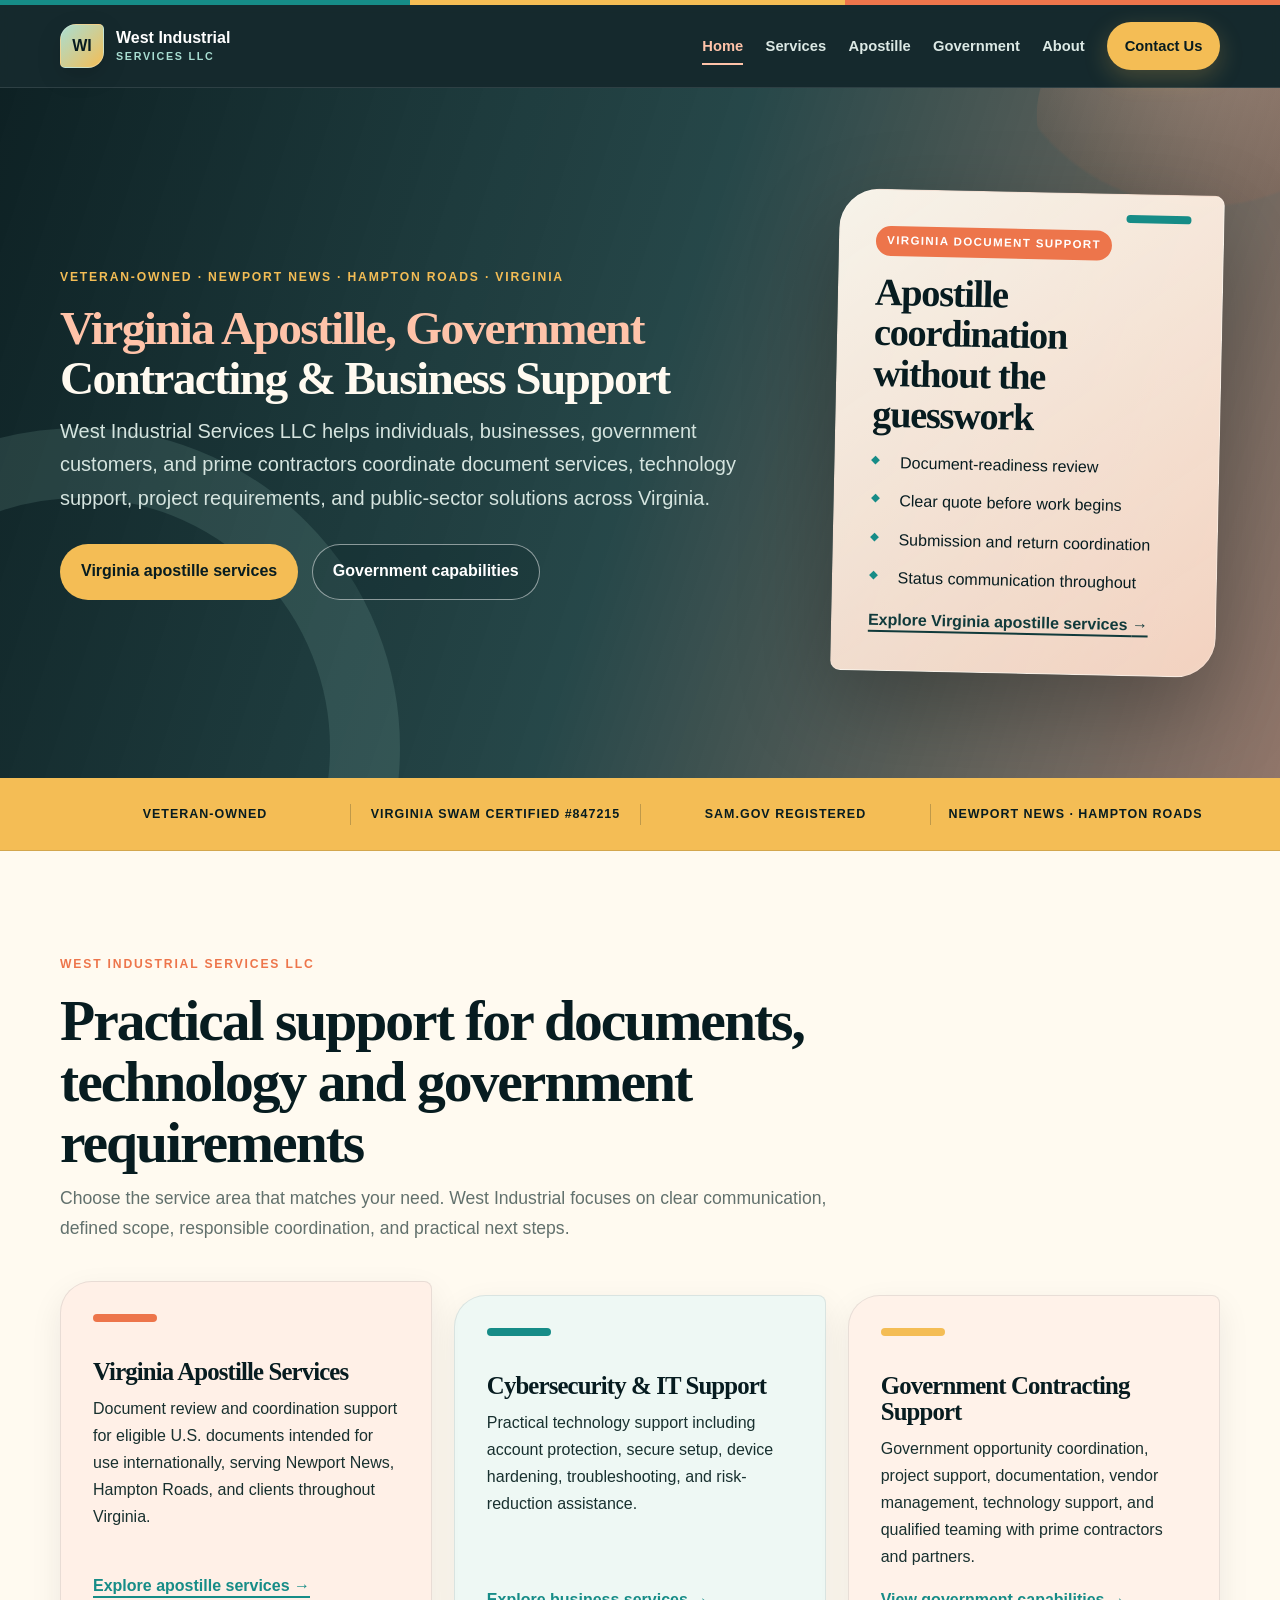
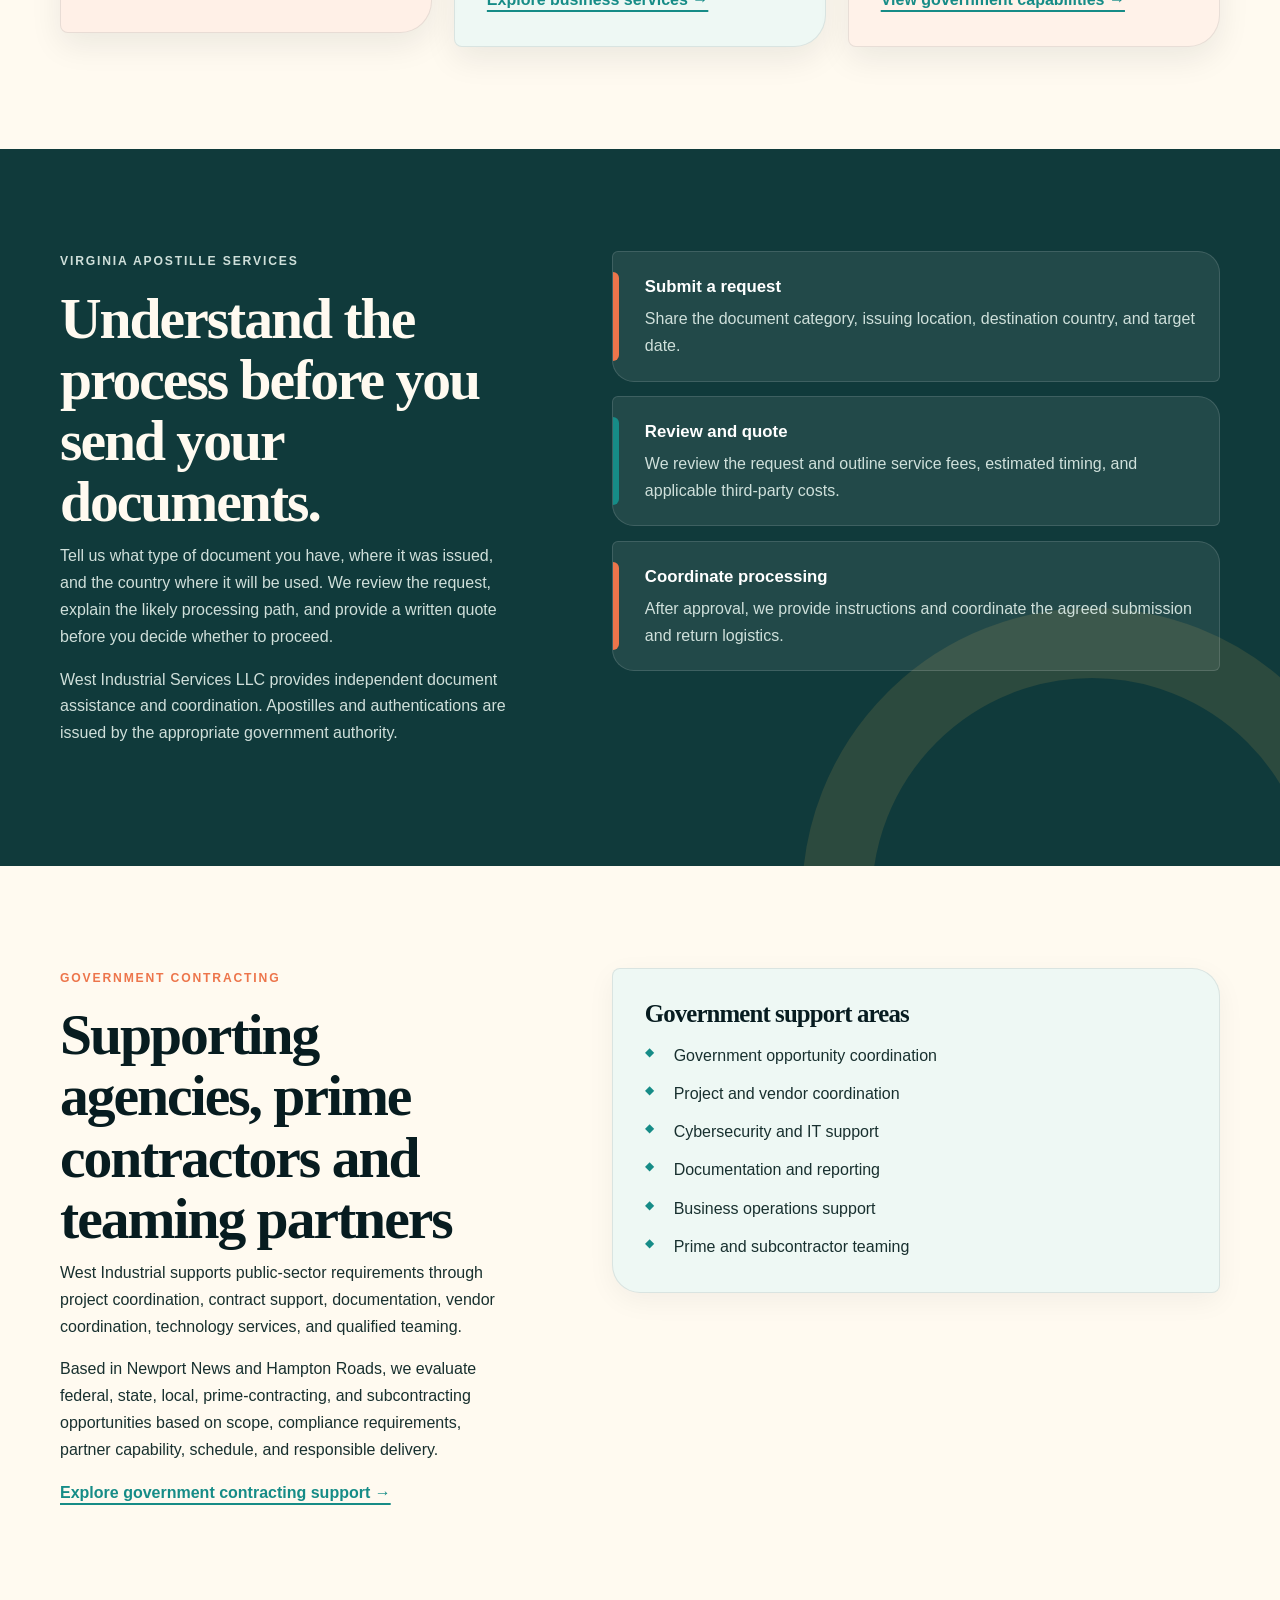
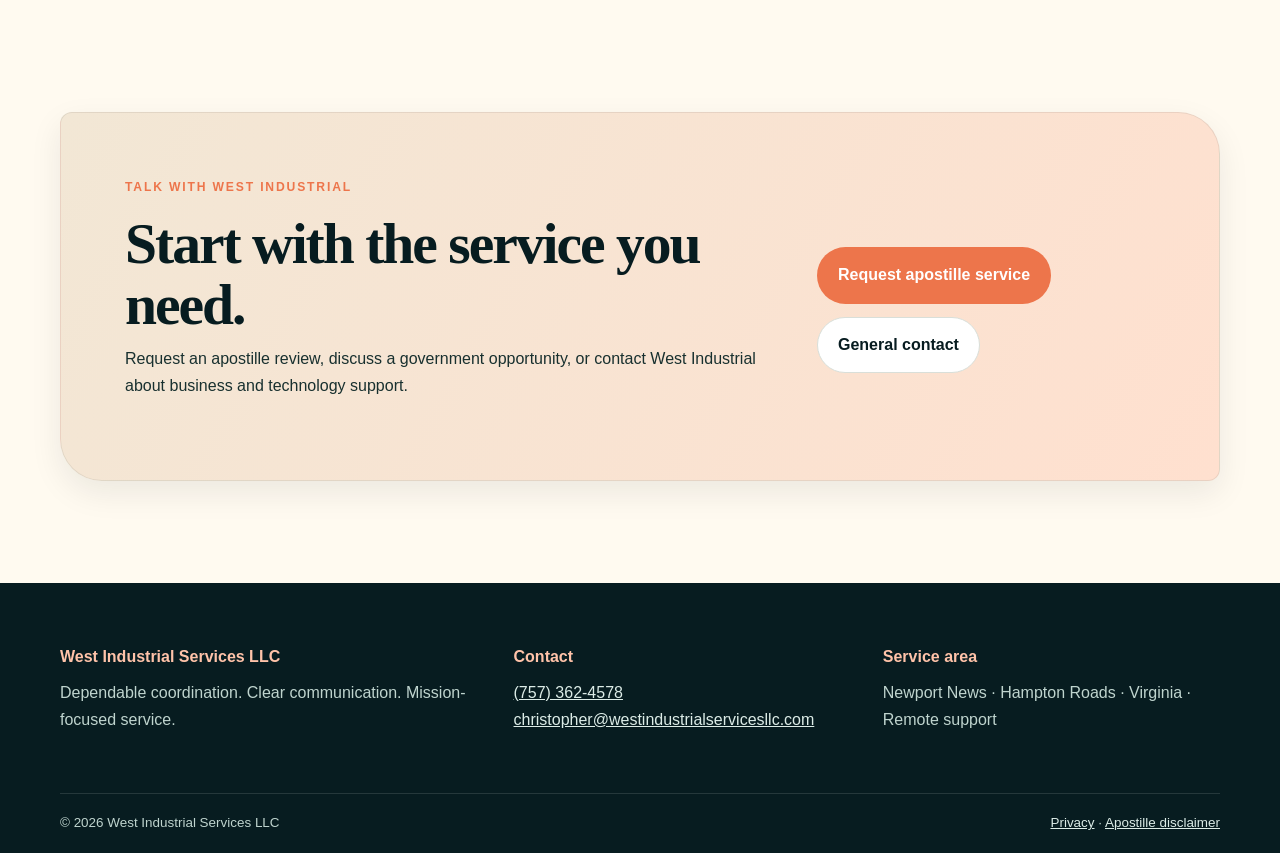
==== commit 3b6b8415: "Publish Virginia SWaM credentials and current WIS contact address" ====
--- a/index.html
+++ b/index.html
@@ -30,7 +30,7 @@
     "name": "West Industrial Services LLC",
     "url": "https://westindustrialservicesllc.com/",
     "telephone": "+1-757-362-4578",
-    "email": "westindustrialservicesllc@gmail.com",
+    "email": "christopher@westindustrialservicesllc.com",
     "areaServed": [
       "Newport News",
       "Hampton Roads",
@@ -126,7 +126,7 @@
     <section class="trust-strip" aria-label="Business qualifications">
       <div class="container trust-grid">
         <span>Veteran-Owned</span>
-        <span>Minority-Owned</span>
+        <span>Virginia SWaM Certified #847215</span>
         <span>SAM.gov Registered</span>
         <span>Newport News · Hampton Roads</span>
       </div>
@@ -310,8 +310,8 @@
         <strong>Contact</strong>
         <p>
           <a href="tel:+17573624578">(757) 362-4578</a><br>
-          <a href="mailto:westindustrialservicesllc@gmail.com">
-            westindustrialservicesllc@gmail.com
+          <a href="mailto:christopher@westindustrialservicesllc.com">
+            christopher@westindustrialservicesllc.com
           </a>
         </p>
       </div>
--- a/styles.css
+++ b/styles.css
@@ -109,8 +109,13 @@
   background: radial-gradient(circle at 30% 30%, rgba(255,195,169,.34), rgba(237,117,75,.08) 62%, transparent 63%);
   transform: rotate(28deg);
 }
-.hero-grid { position: relative; z-index: 1; min-height: 720px; display: grid; grid-template-columns: 1.28fr .72fr; align-items: center; gap: clamp(2.5rem, 7vw, 6rem); padding-block: 6.5rem; }
-.hero h1 { max-width: 820px; color: var(--cream); text-wrap: balance; }
+.hero-grid { position: relative; z-index: 1; min-height: 640px; display: grid; grid-template-columns: 1.28fr .72fr; align-items: center; gap: clamp(2.5rem, 7vw, 6rem); padding-block: 6.5rem; }
+.hero h1 {
+  max-width: 820px;
+  color: var(--cream);
+  font-size: clamp(2.75rem, 3.7vw, 3.8rem);
+  text-wrap: balance;
+}
 .hero h1::first-line { color: var(--peach); }
 .hero-lead { max-width: 720px; color: #d5e4df; font-size: clamp(1.05rem, 2vw, 1.25rem); }
 .eyebrow { margin-bottom: 1rem; color: var(--sun); font-weight: 800; letter-spacing: .15em; text-transform: uppercase; font-size: .76rem; }
